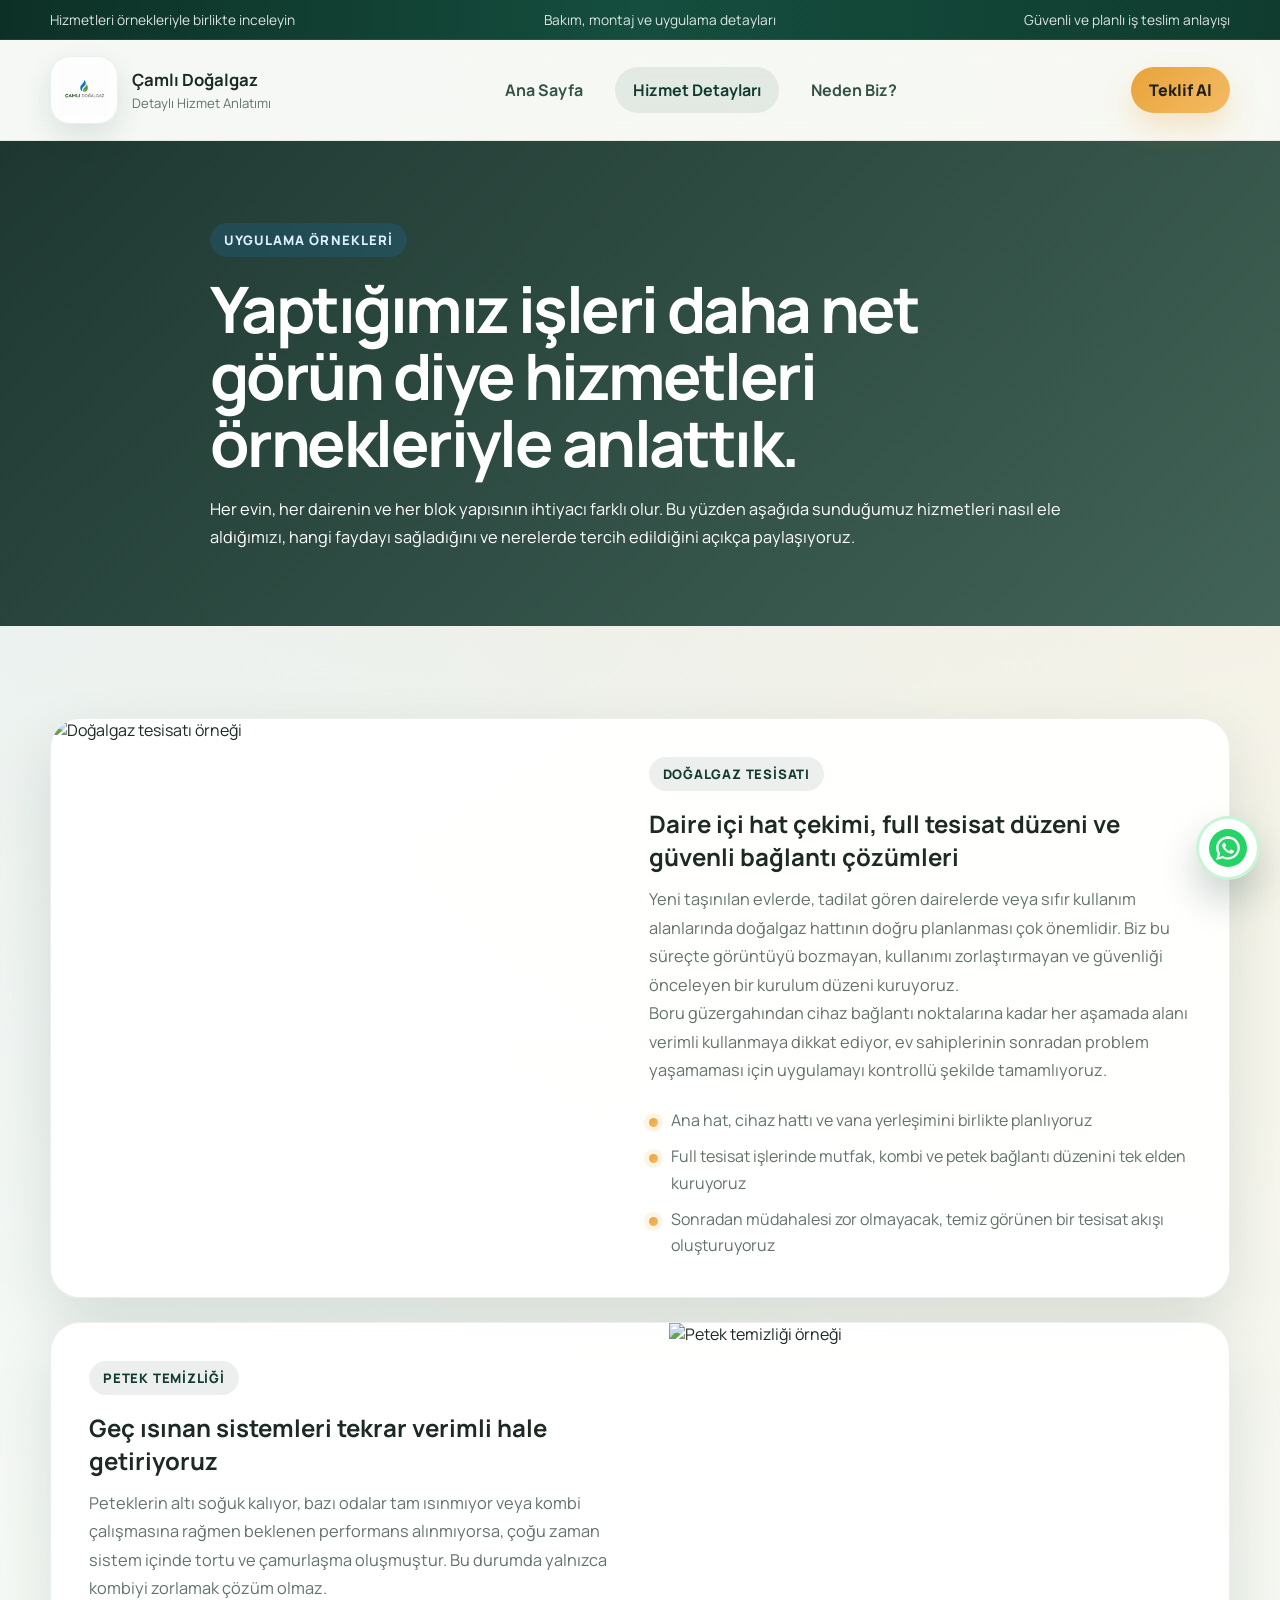
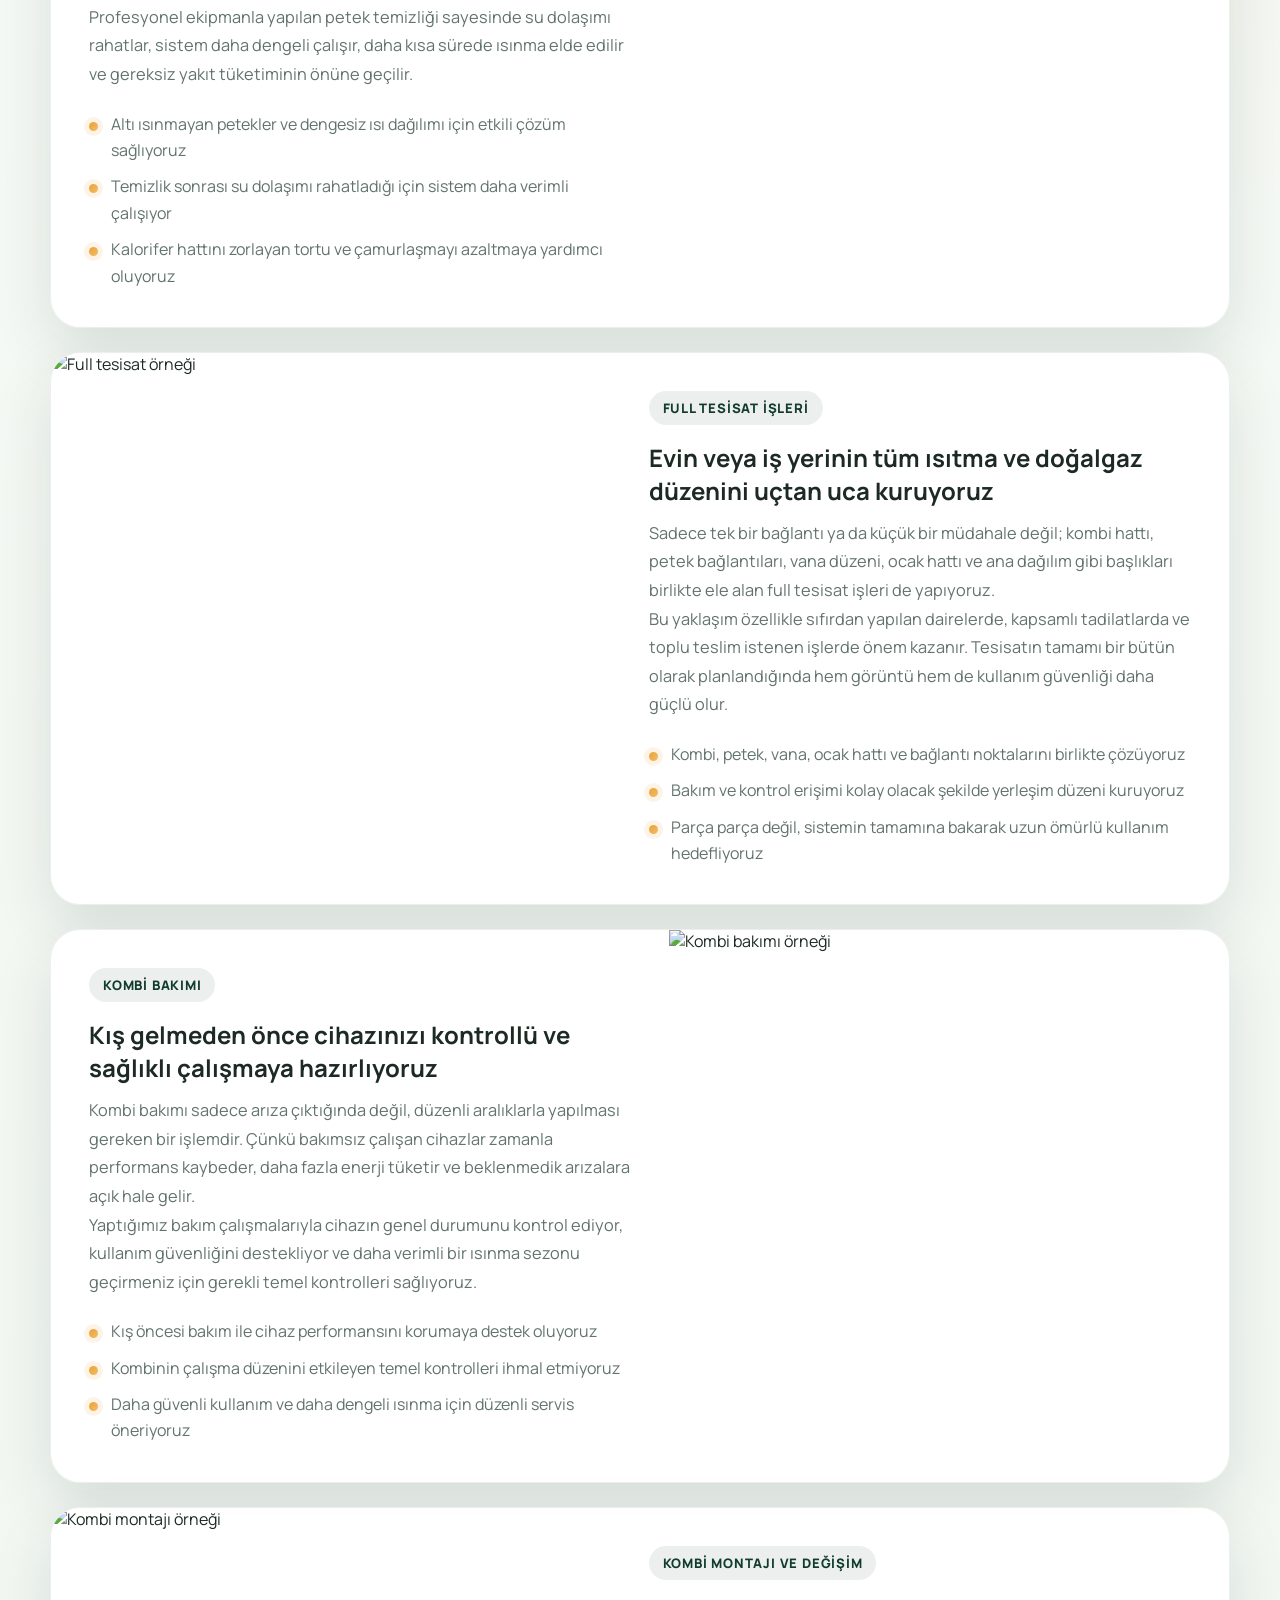
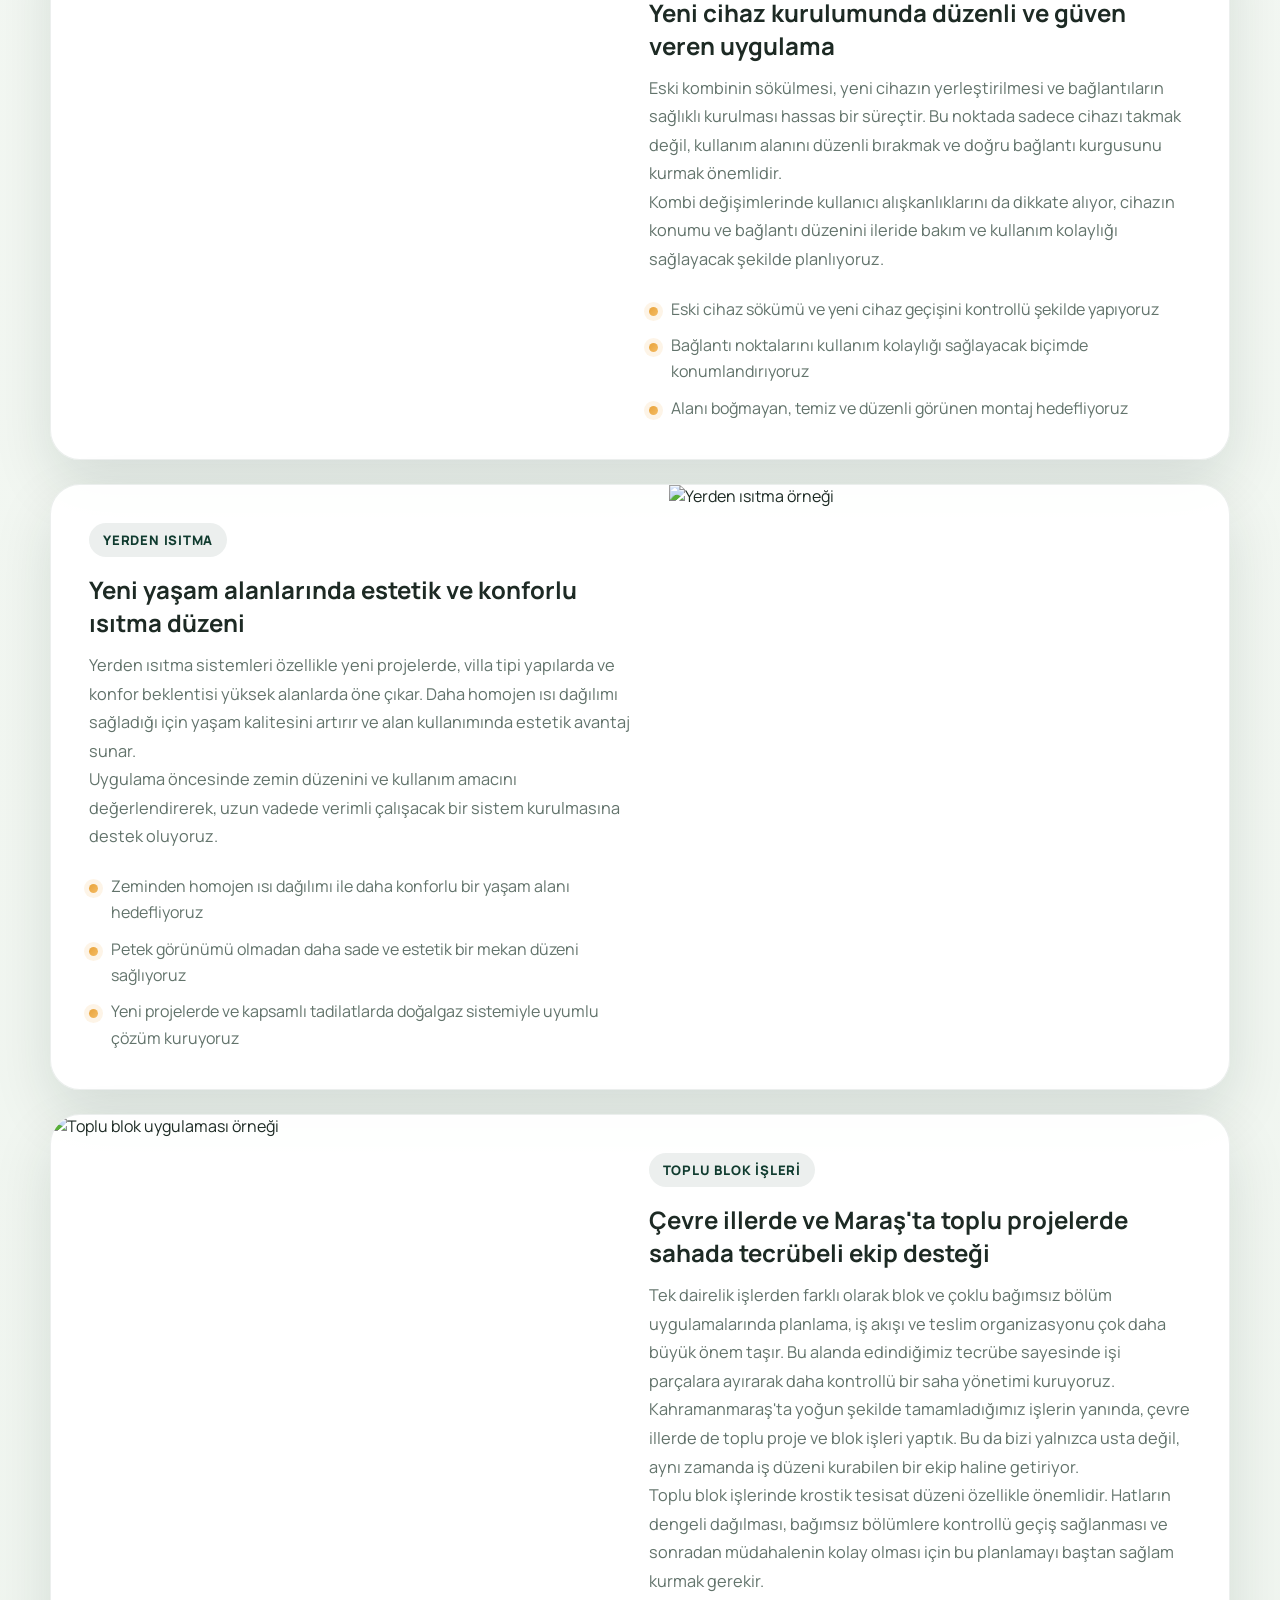
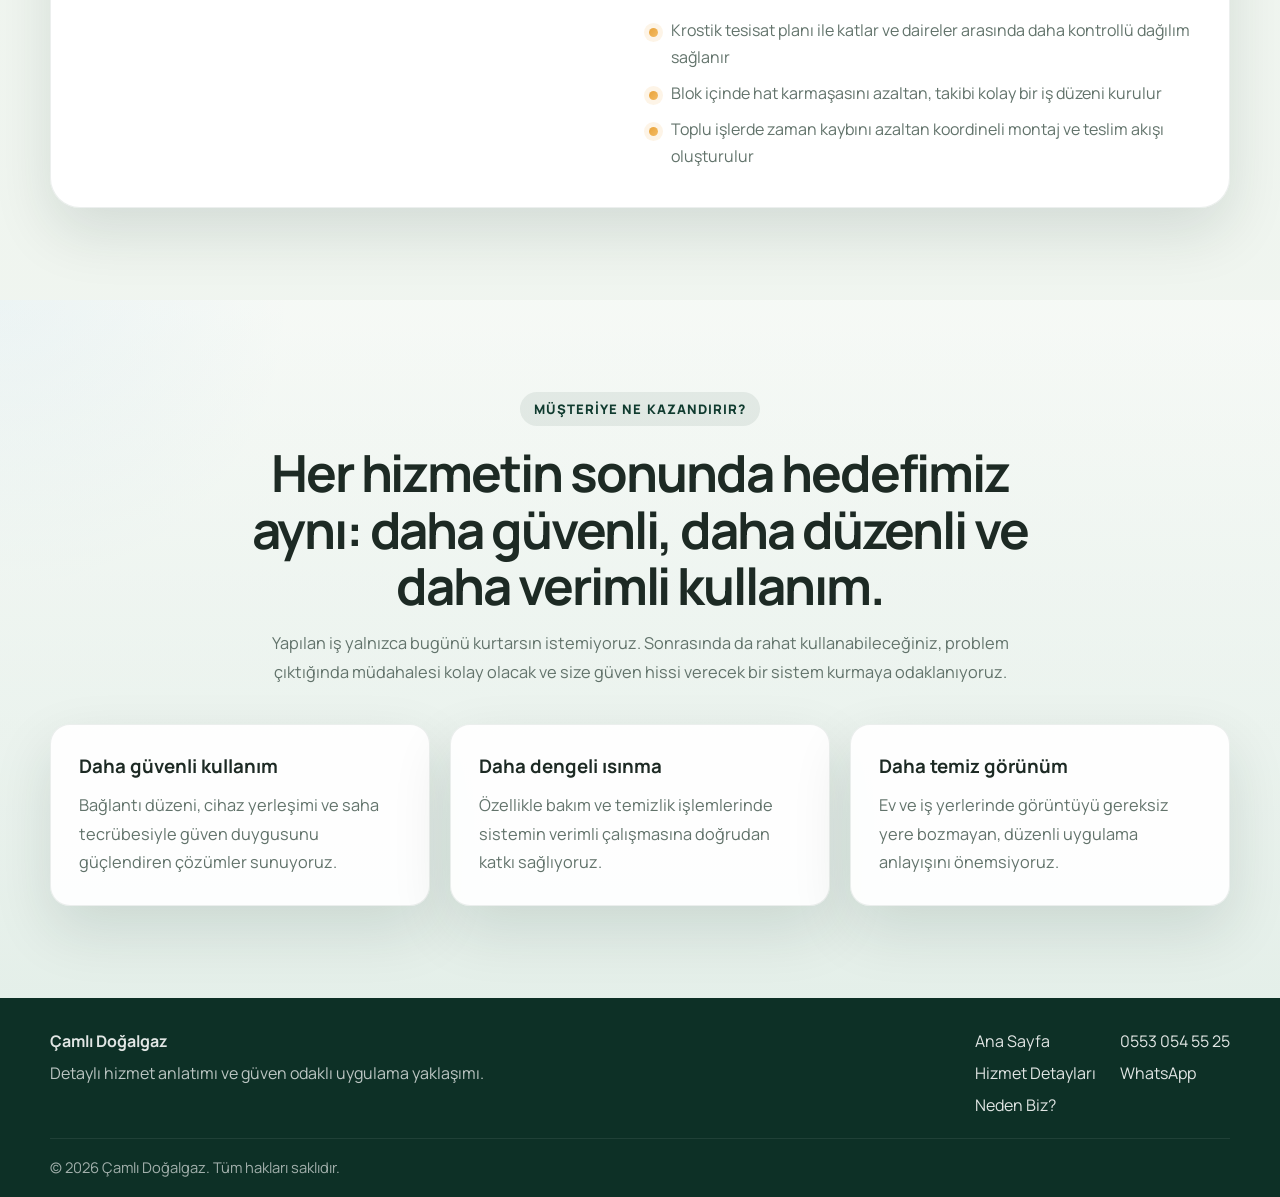
==== hizmet-detaylari.html @ 5090db89 "Add files via upload" ====
<!DOCTYPE html>
<html lang="tr">
<head>
    <meta charset="UTF-8">
    <meta name="viewport" content="width=device-width, initial-scale=1.0">
    <title>Hizmet Detayları | Çamlı Doğalgaz</title>
    <meta name="description" content="Çamlı Doğalgaz hizmet detayları: doğalgaz tesisatı, kombi bakımı, petek temizliği, yerden ısıtma, kombi montajı ve toplu blok uygulamaları.">
    <meta name="theme-color" content="#103b2f">
    <link rel="icon" type="image/png" href="logo.png">
    <link rel="preconnect" href="https://fonts.googleapis.com">
    <link rel="preconnect" href="https://fonts.gstatic.com" crossorigin>
    <link href="https://fonts.googleapis.com/css2?family=Manrope:wght@400;500;600;700;800&display=swap" rel="stylesheet">
    <link rel="stylesheet" href="style.css">
</head>
<body>
    <div class="site-shell">
        <header class="topbar">
            <div class="container topbar-inner">
                <p>Hizmetleri örnekleriyle birlikte inceleyin</p>
                <p>Bakım, montaj ve uygulama detayları</p>
                <p>Güvenli ve planlı iş teslim anlayışı</p>
            </div>
        </header>

        <nav class="site-nav">
            <div class="container nav-inner">
                <a class="brand" href="index.html" aria-label="Çamlı Doğalgaz Ana Sayfa">
                    <span class="brand-mark">
                        <img src="logo.png" alt="Çamlı Doğalgaz logosu">
                    </span>
                    <span class="brand-text">
                        <strong>Çamlı Doğalgaz</strong>
                        <small>Detaylı Hizmet Anlatımı</small>
                    </span>
                </a>

                <button class="nav-toggle" type="button" aria-label="Menüyü aç" aria-expanded="false" data-nav-toggle>
                    <span></span>
                    <span></span>
                    <span></span>
                </button>

                <div class="nav-links" data-nav-menu>
                    <a href="index.html">Ana Sayfa</a>
                    <a class="active" href="hizmet-detaylari.html">Hizmet Detayları</a>
                    <a href="neden-biz.html">Neden Biz?</a>
                </div>

                <a class="nav-cta" href="tel:05530545525">Teklif Al</a>
            </div>
        </nav>

        <main>
            <section class="page-hero page-hero-services">
                <div class="container page-hero-inner">
                    <span class="eyebrow">Uygulama Örnekleri</span>
                    <h1>Yaptığımız işleri daha net görün diye hizmetleri örnekleriyle anlattık.</h1>
                    <p>
                        Her evin, her dairenin ve her blok yapısının ihtiyacı farklı olur. Bu yüzden aşağıda sunduğumuz hizmetleri
                        nasıl ele aldığımızı, hangi faydayı sağladığını ve nerelerde tercih edildiğini açıkça paylaşıyoruz.
                    </p>
                </div>
            </section>

            <section class="section">
                <div class="container detail-stack">
                    <article class="detail-card">
                        <div class="detail-image">
                            <img src="https://images.pexels.com/photos/6419128/pexels-photo-6419128.jpeg?auto=compress&cs=tinysrgb&w=1200" alt="Doğalgaz tesisatı örneği">
                        </div>
                        <div class="detail-copy">
                            <span class="detail-tag">Doğalgaz Tesisatı</span>
                            <h2>Daire içi hat çekimi, full tesisat düzeni ve güvenli bağlantı çözümleri</h2>
                            <p>
                                Yeni taşınılan evlerde, tadilat gören dairelerde veya sıfır kullanım alanlarında doğalgaz hattının doğru planlanması çok önemlidir.
                                Biz bu süreçte görüntüyü bozmayan, kullanımı zorlaştırmayan ve güvenliği önceleyen bir kurulum düzeni kuruyoruz.
                            </p>
                            <p>
                                Boru güzergahından cihaz bağlantı noktalarına kadar her aşamada alanı verimli kullanmaya dikkat ediyor,
                                ev sahiplerinin sonradan problem yaşamaması için uygulamayı kontrollü şekilde tamamlıyoruz.
                            </p>
                            <ul class="detail-features">
                                <li>Ana hat, cihaz hattı ve vana yerleşimini birlikte planlıyoruz</li>
                                <li>Full tesisat işlerinde mutfak, kombi ve petek bağlantı düzenini tek elden kuruyoruz</li>
                                <li>Sonradan müdahalesi zor olmayacak, temiz görünen bir tesisat akışı oluşturuyoruz</li>
                            </ul>
                        </div>
                    </article>

                    <article class="detail-card reverse">
                        <div class="detail-image">
                            <img src="https://images.pexels.com/photos/29226620/pexels-photo-29226620.jpeg?auto=compress&cs=tinysrgb&w=1200" alt="Petek temizliği örneği">
                        </div>
                        <div class="detail-copy">
                            <span class="detail-tag">Petek Temizliği</span>
                            <h2>Geç ısınan sistemleri tekrar verimli hale getiriyoruz</h2>
                            <p>
                                Peteklerin altı soğuk kalıyor, bazı odalar tam ısınmıyor veya kombi çalışmasına rağmen beklenen performans alınmıyorsa,
                                çoğu zaman sistem içinde tortu ve çamurlaşma oluşmuştur. Bu durumda yalnızca kombiyi zorlamak çözüm olmaz.
                            </p>
                            <p>
                                Profesyonel ekipmanla yapılan petek temizliği sayesinde su dolaşımı rahatlar, sistem daha dengeli çalışır,
                                daha kısa sürede ısınma elde edilir ve gereksiz yakıt tüketiminin önüne geçilir.
                            </p>
                            <ul class="detail-features">
                                <li>Altı ısınmayan petekler ve dengesiz ısı dağılımı için etkili çözüm sağlıyoruz</li>
                                <li>Temizlik sonrası su dolaşımı rahatladığı için sistem daha verimli çalışıyor</li>
                                <li>Kalorifer hattını zorlayan tortu ve çamurlaşmayı azaltmaya yardımcı oluyoruz</li>
                            </ul>
                        </div>
                    </article>

                    <article class="detail-card">
                        <div class="detail-image">
                            <img src="https://images.pexels.com/photos/34938441/pexels-photo-34938441.jpeg?auto=compress&cs=tinysrgb&w=1200" alt="Full tesisat örneği">
                        </div>
                        <div class="detail-copy">
                            <span class="detail-tag">Full Tesisat İşleri</span>
                            <h2>Evin veya iş yerinin tüm ısıtma ve doğalgaz düzenini uçtan uca kuruyoruz</h2>
                            <p>
                                Sadece tek bir bağlantı ya da küçük bir müdahale değil; kombi hattı, petek bağlantıları, vana düzeni,
                                ocak hattı ve ana dağılım gibi başlıkları birlikte ele alan full tesisat işleri de yapıyoruz.
                            </p>
                            <p>
                                Bu yaklaşım özellikle sıfırdan yapılan dairelerde, kapsamlı tadilatlarda ve toplu teslim istenen işlerde önem kazanır.
                                Tesisatın tamamı bir bütün olarak planlandığında hem görüntü hem de kullanım güvenliği daha güçlü olur.
                            </p>
                            <ul class="detail-features">
                                <li>Kombi, petek, vana, ocak hattı ve bağlantı noktalarını birlikte çözüyoruz</li>
                                <li>Bakım ve kontrol erişimi kolay olacak şekilde yerleşim düzeni kuruyoruz</li>
                                <li>Parça parça değil, sistemin tamamına bakarak uzun ömürlü kullanım hedefliyoruz</li>
                            </ul>
                        </div>
                    </article>

                    <article class="detail-card reverse">
                        <div class="detail-image">
                            <img src="https://images.pexels.com/photos/7859953/pexels-photo-7859953.jpeg?auto=compress&cs=tinysrgb&w=1200" alt="Kombi bakımı örneği">
                        </div>
                        <div class="detail-copy">
                            <span class="detail-tag">Kombi Bakımı</span>
                            <h2>Kış gelmeden önce cihazınızı kontrollü ve sağlıklı çalışmaya hazırlıyoruz</h2>
                            <p>
                                Kombi bakımı sadece arıza çıktığında değil, düzenli aralıklarla yapılması gereken bir işlemdir.
                                Çünkü bakımsız çalışan cihazlar zamanla performans kaybeder, daha fazla enerji tüketir ve beklenmedik arızalara açık hale gelir.
                            </p>
                            <p>
                                Yaptığımız bakım çalışmalarıyla cihazın genel durumunu kontrol ediyor, kullanım güvenliğini destekliyor ve
                                daha verimli bir ısınma sezonu geçirmeniz için gerekli temel kontrolleri sağlıyoruz.
                            </p>
                            <ul class="detail-features">
                                <li>Kış öncesi bakım ile cihaz performansını korumaya destek oluyoruz</li>
                                <li>Kombinin çalışma düzenini etkileyen temel kontrolleri ihmal etmiyoruz</li>
                                <li>Daha güvenli kullanım ve daha dengeli ısınma için düzenli servis öneriyoruz</li>
                            </ul>
                        </div>
                    </article>

                    <article class="detail-card">
                        <div class="detail-image">
                            <img src="https://images.pexels.com/photos/34938439/pexels-photo-34938439.jpeg?auto=compress&cs=tinysrgb&w=1200" alt="Kombi montajı örneği">
                        </div>
                        <div class="detail-copy">
                            <span class="detail-tag">Kombi Montajı ve Değişim</span>
                            <h2>Yeni cihaz kurulumunda düzenli ve güven veren uygulama</h2>
                            <p>
                                Eski kombinin sökülmesi, yeni cihazın yerleştirilmesi ve bağlantıların sağlıklı kurulması hassas bir süreçtir.
                                Bu noktada sadece cihazı takmak değil, kullanım alanını düzenli bırakmak ve doğru bağlantı kurgusunu kurmak önemlidir.
                            </p>
                            <p>
                                Kombi değişimlerinde kullanıcı alışkanlıklarını da dikkate alıyor, cihazın konumu ve bağlantı düzenini
                                ileride bakım ve kullanım kolaylığı sağlayacak şekilde planlıyoruz.
                            </p>
                            <ul class="detail-features">
                                <li>Eski cihaz sökümü ve yeni cihaz geçişini kontrollü şekilde yapıyoruz</li>
                                <li>Bağlantı noktalarını kullanım kolaylığı sağlayacak biçimde konumlandırıyoruz</li>
                                <li>Alanı boğmayan, temiz ve düzenli görünen montaj hedefliyoruz</li>
                            </ul>
                        </div>
                    </article>

                    <article class="detail-card reverse">
                        <div class="detail-image">
                            <img src="https://cdn.pixabay.com/photo/2018/11/14/07/23/underfloor-heating-3814621_1280.jpg" alt="Yerden ısıtma örneği">
                        </div>
                        <div class="detail-copy">
                            <span class="detail-tag">Yerden Isıtma</span>
                            <h2>Yeni yaşam alanlarında estetik ve konforlu ısıtma düzeni</h2>
                            <p>
                                Yerden ısıtma sistemleri özellikle yeni projelerde, villa tipi yapılarda ve konfor beklentisi yüksek alanlarda öne çıkar.
                                Daha homojen ısı dağılımı sağladığı için yaşam kalitesini artırır ve alan kullanımında estetik avantaj sunar.
                            </p>
                            <p>
                                Uygulama öncesinde zemin düzenini ve kullanım amacını değerlendirerek, uzun vadede verimli çalışacak bir sistem kurulmasına destek oluyoruz.
                            </p>
                            <ul class="detail-features">
                                <li>Zeminden homojen ısı dağılımı ile daha konforlu bir yaşam alanı hedefliyoruz</li>
                                <li>Petek görünümü olmadan daha sade ve estetik bir mekan düzeni sağlıyoruz</li>
                                <li>Yeni projelerde ve kapsamlı tadilatlarda doğalgaz sistemiyle uyumlu çözüm kuruyoruz</li>
                            </ul>
                        </div>
                    </article>

                    <article class="detail-card">
                        <div class="detail-image">
                            <img src="https://images.pexels.com/photos/16832204/pexels-photo-16832204.jpeg?auto=compress&cs=tinysrgb&w=1200" alt="Toplu blok uygulaması örneği">
                        </div>
                        <div class="detail-copy">
                            <span class="detail-tag">Toplu Blok İşleri</span>
                            <h2>Çevre illerde ve Maraş'ta toplu projelerde sahada tecrübeli ekip desteği</h2>
                            <p>
                                Tek dairelik işlerden farklı olarak blok ve çoklu bağımsız bölüm uygulamalarında planlama,
                                iş akışı ve teslim organizasyonu çok daha büyük önem taşır. Bu alanda edindiğimiz tecrübe sayesinde
                                işi parçalara ayırarak daha kontrollü bir saha yönetimi kuruyoruz.
                            </p>
                            <p>
                                Kahramanmaraş'ta yoğun şekilde tamamladığımız işlerin yanında, çevre illerde de toplu proje ve blok işleri yaptık.
                                Bu da bizi yalnızca usta değil, aynı zamanda iş düzeni kurabilen bir ekip haline getiriyor.
                            </p>
                            <p>
                                Toplu blok işlerinde krostik tesisat düzeni özellikle önemlidir. Hatların dengeli dağılması,
                                bağımsız bölümlere kontrollü geçiş sağlanması ve sonradan müdahalenin kolay olması için bu planlamayı baştan sağlam kurmak gerekir.
                            </p>
                            <ul class="detail-features">
                                <li>Krostik tesisat planı ile katlar ve daireler arasında daha kontrollü dağılım sağlanır</li>
                                <li>Blok içinde hat karmaşasını azaltan, takibi kolay bir iş düzeni kurulur</li>
                                <li>Toplu işlerde zaman kaybını azaltan koordineli montaj ve teslim akışı oluşturulur</li>
                            </ul>
                        </div>
                    </article>
                </div>
            </section>

            <section class="section section-soft">
                <div class="container">
                    <div class="section-heading">
                        <span class="eyebrow">Müşteriye Ne Kazandırır?</span>
                        <h2>Her hizmetin sonunda hedefimiz aynı: daha güvenli, daha düzenli ve daha verimli kullanım.</h2>
                        <p>
                            Yapılan iş yalnızca bugünü kurtarsın istemiyoruz. Sonrasında da rahat kullanabileceğiniz,
                            problem çıktığında müdahalesi kolay olacak ve size güven hissi verecek bir sistem kurmaya odaklanıyoruz.
                        </p>
                    </div>

                    <div class="benefit-grid">
                        <article class="benefit-card">
                            <h3>Daha güvenli kullanım</h3>
                            <p>Bağlantı düzeni, cihaz yerleşimi ve saha tecrübesiyle güven duygusunu güçlendiren çözümler sunuyoruz.</p>
                        </article>
                        <article class="benefit-card">
                            <h3>Daha dengeli ısınma</h3>
                            <p>Özellikle bakım ve temizlik işlemlerinde sistemin verimli çalışmasına doğrudan katkı sağlıyoruz.</p>
                        </article>
                        <article class="benefit-card">
                            <h3>Daha temiz görünüm</h3>
                            <p>Ev ve iş yerlerinde görüntüyü gereksiz yere bozmayan, düzenli uygulama anlayışını önemsiyoruz.</p>
                        </article>
                    </div>
                </div>
            </section>
        </main>

        <footer class="site-footer">
            <div class="container footer-inner">
                <div>
                    <strong>Çamlı Doğalgaz</strong>
                    <p>Detaylı hizmet anlatımı ve güven odaklı uygulama yaklaşımı.</p>
                </div>
                <div class="footer-links">
                    <a href="index.html">Ana Sayfa</a>
                    <a href="hizmet-detaylari.html">Hizmet Detayları</a>
                    <a href="neden-biz.html">Neden Biz?</a>
                </div>
                <div class="footer-contact">
                    <a href="tel:05530545525">0553 054 55 25</a>
                    <a href="https://wa.me/905530545525">WhatsApp</a>
                </div>
            </div>
            <p class="footer-note">© <span data-year></span> Çamlı Doğalgaz. Tüm hakları saklıdır.</p>
        </footer>

        <a class="floating-whatsapp" href="https://wa.me/905530545525" aria-label="WhatsApp ile iletişime geç">
            <img src="whatsapp-icon.svg" alt="WhatsApp">
        </a>
    </div>

    <script src="script.js"></script>
</body>
</html>
---- style.css ----
:root {
    --bg: #f5f8f4;
    --surface: rgba(255, 255, 255, 0.88);
    --surface-strong: #ffffff;
    --text: #1d2a24;
    --muted: #62736b;
    --line: rgba(16, 59, 47, 0.12);
    --green: #103b2f;
    --green-soft: #1a5f4b;
    --accent: #e8a33b;
    --blue: #1780cc;
    --shadow: 0 24px 60px rgba(12, 43, 34, 0.12);
    --radius-lg: 28px;
    --radius-md: 20px;
    --radius-sm: 14px;
    --container: 1180px;
}

* {
    box-sizing: border-box;
}

html {
    scroll-behavior: smooth;
}

body {
    margin: 0;
    font-family: "Manrope", sans-serif;
    background:
        radial-gradient(circle at top left, rgba(23, 128, 204, 0.08), transparent 26%),
        radial-gradient(circle at top right, rgba(232, 163, 59, 0.12), transparent 30%),
        linear-gradient(180deg, #f8fbf7 0%, #eef4ee 100%);
    color: var(--text);
}

img {
    max-width: 100%;
    display: block;
}

a {
    color: inherit;
    text-decoration: none;
}

.container {
    width: min(var(--container), calc(100% - 32px));
    margin: 0 auto;
}

.topbar {
    border-bottom: 1px solid rgba(255, 255, 255, 0.08);
    background: linear-gradient(90deg, #0d3026 0%, #154e3e 50%, #0f3c2f 100%);
    color: rgba(255, 255, 255, 0.86);
}

.topbar-inner {
    display: flex;
    align-items: center;
    justify-content: space-between;
    gap: 18px;
    padding: 10px 0;
    font-size: 0.86rem;
}

.topbar-inner p {
    margin: 0;
}

.site-nav {
    position: sticky;
    top: 0;
    z-index: 20;
    backdrop-filter: blur(14px);
    background: rgba(248, 251, 247, 0.82);
    border-bottom: 1px solid rgba(16, 59, 47, 0.08);
}

.nav-inner {
    display: grid;
    grid-template-columns: auto 1fr auto;
    align-items: center;
    gap: 20px;
    padding: 16px 0;
}

.brand {
    display: inline-flex;
    align-items: center;
    gap: 14px;
    min-width: 0;
}

.brand-mark {
    width: 68px;
    height: 68px;
    padding: 8px;
    background: rgba(255, 255, 255, 0.92);
    border: 1px solid rgba(16, 59, 47, 0.08);
    border-radius: 20px;
    box-shadow: 0 12px 30px rgba(16, 59, 47, 0.12);
}

.brand-mark img {
    width: 100%;
    height: 100%;
    object-fit: contain;
}

.brand-text {
    display: flex;
    flex-direction: column;
    gap: 3px;
}

.brand-text strong {
    font-size: 1.05rem;
}

.brand-text small {
    color: var(--muted);
    font-size: 0.82rem;
}

.nav-links {
    display: flex;
    align-items: center;
    justify-content: center;
    gap: 14px;
}

.nav-links a {
    position: relative;
    padding: 12px 18px;
    border-radius: 999px;
    font-weight: 700;
    color: #345248;
    transition: 0.25s ease;
}

.nav-links a:hover,
.nav-links a.active {
    color: var(--green);
    background: rgba(16, 59, 47, 0.08);
}

.nav-cta {
    display: inline-flex;
    align-items: center;
    justify-content: center;
    padding: 12px 18px;
    border-radius: 999px;
    background: linear-gradient(135deg, var(--accent), #f4bb63);
    color: #1f2019;
    font-weight: 800;
    box-shadow: 0 14px 28px rgba(232, 163, 59, 0.25);
}

.nav-toggle {
    display: none;
    border: 0;
    background: transparent;
    padding: 0;
    margin-left: auto;
}

.nav-toggle span {
    display: block;
    width: 28px;
    height: 3px;
    border-radius: 999px;
    background: var(--green);
    margin: 5px 0;
}

.hero,
.page-hero {
    position: relative;
    overflow: hidden;
}

.hero {
    padding: 88px 0 72px;
    background:
        linear-gradient(135deg, rgba(7, 32, 25, 0.88), rgba(16, 59, 47, 0.8)),
        url("https://images.unsplash.com/photo-1600607687939-ce8a6c25118c?auto=format&fit=crop&w=1600&q=80") center/cover;
    color: #ffffff;
}

.hero-overlay {
    position: absolute;
    inset: 0;
    background:
        radial-gradient(circle at 15% 20%, rgba(23, 128, 204, 0.18), transparent 22%),
        radial-gradient(circle at 85% 18%, rgba(232, 163, 59, 0.22), transparent 22%);
    pointer-events: none;
}

.hero-grid {
    position: relative;
    z-index: 1;
    display: grid;
    grid-template-columns: minmax(0, 1.2fr) minmax(320px, 0.8fr);
    gap: 42px;
    align-items: center;
}

.eyebrow {
    display: inline-flex;
    align-items: center;
    gap: 10px;
    padding: 8px 14px;
    margin-bottom: 18px;
    border-radius: 999px;
    background: rgba(255, 255, 255, 0.1);
    color: rgba(255, 255, 255, 0.92);
    font-size: 0.82rem;
    font-weight: 800;
    text-transform: uppercase;
    letter-spacing: 0.08em;
}

.section .eyebrow,
.page-hero .eyebrow,
.cta-panel .eyebrow,
.why-panel .eyebrow {
    background: rgba(16, 59, 47, 0.08);
    color: var(--green);
}

.hero h1,
.page-hero h1 {
    margin: 0 0 18px;
    font-size: clamp(2.5rem, 5vw, 4.9rem);
    line-height: 1.05;
    letter-spacing: -0.04em;
}

.hero-text,
.page-hero p,
.section-heading p,
.showcase-copy > p,
.detail-copy p,
.cta-panel p,
.why-panel p,
.region-card p,
.reason-card p,
.process-card p,
.stat-card p,
.service-card p,
.benefit-card p {
    color: inherit;
    font-size: 1.02rem;
    line-height: 1.75;
}

.hero-text {
    max-width: 720px;
    color: rgba(255, 255, 255, 0.86);
}

.hero-actions,
.cta-actions {
    display: flex;
    flex-wrap: wrap;
    gap: 14px;
    margin: 28px 0;
}

.btn {
    display: inline-flex;
    align-items: center;
    justify-content: center;
    min-height: 54px;
    padding: 0 24px;
    border-radius: 999px;
    font-weight: 800;
    transition: transform 0.25s ease, box-shadow 0.25s ease, background 0.25s ease;
}

.btn:hover {
    transform: translateY(-2px);
}

.btn-primary {
    background: linear-gradient(135deg, var(--accent), #f4bb63);
    color: #1f2019;
    box-shadow: 0 20px 34px rgba(232, 163, 59, 0.26);
}

.btn-secondary {
    background: rgba(255, 255, 255, 0.12);
    color: #ffffff;
    border: 1px solid rgba(255, 255, 255, 0.18);
}

.cta-panel .btn-secondary,
.page-hero .btn-secondary,
.section .btn-secondary {
    background: rgba(16, 59, 47, 0.08);
    color: var(--green);
    border: 1px solid rgba(16, 59, 47, 0.12);
}

.page-hero-services .eyebrow {
    background: rgba(23, 128, 204, 0.18);
    color: #dff1ff;
}

.page-hero-trust .eyebrow {
    background: rgba(243, 179, 77, 0.2);
    color: #fff2d6;
}

.hero-points {
    display: grid;
    gap: 12px;
    padding: 0;
    margin: 28px 0 0;
    list-style: none;
}

.hero-points li {
    display: flex;
    align-items: center;
    gap: 12px;
    color: rgba(255, 255, 255, 0.9);
    font-weight: 600;
}

.hero-points li::before {
    content: "";
    width: 10px;
    height: 10px;
    border-radius: 50%;
    background: linear-gradient(135deg, var(--accent), #f4bb63);
    box-shadow: 0 0 0 6px rgba(232, 163, 59, 0.12);
}

.hero-card {
    display: grid;
    gap: 18px;
}

.hero-logo-card,
.trust-card,
.stat-card,
.service-card,
.visual-card,
.region-card,
.detail-card,
.benefit-card,
.reason-card,
.process-card,
.why-panel,
.cta-panel,
.emphasis-panel {
    border: 1px solid rgba(255, 255, 255, 0.12);
    box-shadow: var(--shadow);
}

.hero-logo-card {
    padding: 24px;
    border-radius: 32px;
    background: rgba(255, 255, 255, 0.92);
}

.hero-logo-card img {
    width: min(100%, 420px);
    margin: 0 auto;
}

.trust-card {
    display: grid;
    gap: 14px;
    padding: 24px;
    border-radius: 28px;
    background: rgba(255, 255, 255, 0.12);
    backdrop-filter: blur(8px);
}

.trust-card div {
    display: grid;
    gap: 5px;
}

.trust-card strong {
    font-size: 1.08rem;
}

.trust-card span {
    color: rgba(255, 255, 255, 0.82);
}

.stats-section {
    margin-top: -34px;
    position: relative;
    z-index: 2;
}

.stats-grid,
.service-grid,
.region-grid,
.benefit-grid,
.reasons-grid,
.process-grid,
.reviews-grid {
    display: grid;
    gap: 20px;
}

.stats-grid {
    grid-template-columns: repeat(3, minmax(0, 1fr));
}

.stat-card {
    padding: 28px;
    border-radius: var(--radius-lg);
    background: rgba(255, 255, 255, 0.94);
    border: 1px solid rgba(16, 59, 47, 0.08);
}

.stat-card strong,
.service-card h3,
.region-card h3,
.benefit-card h3,
.reason-card h3,
.process-card h3,
.visual-copy h3,
.detail-copy h2,
.why-panel h2 {
    margin: 0 0 12px;
}

.section {
    padding: 92px 0;
}

.section-soft {
    background:
        linear-gradient(180deg, rgba(255, 255, 255, 0.42), rgba(226, 238, 232, 0.82)),
        radial-gradient(circle at 0% 0%, rgba(23, 128, 204, 0.08), transparent 20%);
}

.section-heading {
    max-width: 780px;
    margin: 0 auto 38px;
    text-align: center;
}

.section-heading.align-left {
    margin-left: 0;
    text-align: left;
}

.section-heading h2,
.showcase-copy h2,
.cta-panel h2 {
    margin: 0 0 16px;
    font-size: clamp(2rem, 4vw, 3.25rem);
    line-height: 1.1;
    letter-spacing: -0.04em;
}

.section-heading p,
.showcase-copy > p,
.cta-panel p,
.why-panel p,
.region-card p,
.reason-card p,
.process-card p,
.stat-card p,
.service-card p,
.benefit-card p,
.detail-copy p {
    color: var(--muted);
    margin: 0;
}

.service-grid {
    grid-template-columns: repeat(3, minmax(0, 1fr));
}

.service-card {
    padding: 28px;
    background: rgba(255, 255, 255, 0.92);
    border-radius: var(--radius-md);
    border: 1px solid rgba(16, 59, 47, 0.08);
    transition: transform 0.25s ease, box-shadow 0.25s ease;
}

.service-card:hover,
.visual-card:hover,
.region-card:hover,
.benefit-card:hover,
.reason-card:hover,
.process-card:hover {
    transform: translateY(-6px);
}

.service-icon {
    display: inline-flex;
    align-items: center;
    justify-content: center;
    width: 56px;
    height: 56px;
    margin-bottom: 18px;
    border-radius: 18px;
    background: linear-gradient(135deg, rgba(23, 128, 204, 0.12), rgba(16, 59, 47, 0.1));
    color: var(--green);
    font-weight: 800;
}

.showcase-grid,
.why-grid {
    display: grid;
    grid-template-columns: minmax(0, 0.95fr) minmax(0, 1.05fr);
    gap: 28px;
    align-items: center;
}

.trust-list {
    display: grid;
    gap: 16px;
    margin-top: 28px;
}

.trust-item {
    padding: 22px;
    border-radius: var(--radius-md);
    background: rgba(255, 255, 255, 0.7);
    border: 1px solid rgba(16, 59, 47, 0.08);
}

.trust-item strong {
    display: block;
    margin-bottom: 8px;
    font-size: 1.08rem;
}

.trust-item p {
    margin: 0;
    color: var(--muted);
}

.showcase-panel {
    display: grid;
    gap: 18px;
}

.visual-stack {
    display: grid;
    grid-template-columns: repeat(2, minmax(0, 1fr));
    gap: 18px;
}

.visual-card {
    overflow: hidden;
    border-radius: var(--radius-lg);
    background: #ffffff;
    border: 1px solid rgba(16, 59, 47, 0.08);
}

.visual-card img,
.detail-image img,
.image-panel img {
    width: 100%;
    height: 100%;
    object-fit: cover;
}

.visual-large {
    min-height: 420px;
}

.visual-large img {
    min-height: 420px;
}

.visual-card:not(.visual-large) img {
    height: 240px;
}

.visual-copy {
    padding: 22px;
}

.region-grid,
.benefit-grid,
.reasons-grid,
.reviews-grid {
    grid-template-columns: repeat(3, minmax(0, 1fr));
}

.region-card,
.benefit-card,
.reason-card,
.review-card {
    padding: 28px;
    border-radius: var(--radius-md);
    background: rgba(255, 255, 255, 0.92);
    border: 1px solid rgba(16, 59, 47, 0.08);
}

.review-card {
    position: relative;
}

.review-card::before {
    content: "5.0";
    display: inline-flex;
    align-items: center;
    justify-content: center;
    min-width: 58px;
    height: 34px;
    margin-bottom: 18px;
    padding: 0 12px;
    border-radius: 999px;
    background: rgba(232, 163, 59, 0.18);
    color: #7a4a00;
    font-weight: 800;
}

.review-head {
    display: flex;
    flex-direction: column;
    gap: 4px;
    margin-bottom: 14px;
}

.review-head strong {
    font-size: 1.08rem;
}

.review-head span {
    color: var(--muted);
    font-size: 0.92rem;
    font-weight: 700;
}

.review-card p {
    margin: 0;
    color: var(--muted);
    line-height: 1.75;
}

.cta-section {
    padding-top: 0;
}

.cta-panel {
    display: flex;
    align-items: center;
    justify-content: space-between;
    gap: 30px;
    padding: 36px;
    border-radius: 32px;
    background:
        linear-gradient(135deg, rgba(16, 59, 47, 0.95), rgba(21, 88, 70, 0.92)),
        radial-gradient(circle at right top, rgba(232, 163, 59, 0.22), transparent 25%);
    color: #ffffff;
}

.cta-panel .eyebrow {
    background: rgba(243, 179, 77, 0.18);
    color: #ffe3b2;
}

.cta-panel .btn-secondary {
    background: rgba(255, 255, 255, 0.14);
    color: #ffffff;
    border: 1px solid rgba(255, 255, 255, 0.42);
    box-shadow: 0 16px 28px rgba(6, 22, 17, 0.18);
}

.cta-panel .btn-secondary:hover {
    background: rgba(255, 255, 255, 0.22);
}

.site-footer {
    padding: 32px 0 20px;
    background: #0d3026;
    color: rgba(255, 255, 255, 0.88);
}

.footer-inner {
    display: grid;
    grid-template-columns: minmax(0, 1.2fr) auto auto;
    gap: 24px;
    align-items: start;
}

.footer-inner p {
    margin: 10px 0 0;
    color: rgba(255, 255, 255, 0.72);
}

.footer-links,
.footer-contact {
    display: grid;
    gap: 10px;
}

.footer-note {
    margin: 22px auto 0;
    width: min(var(--container), calc(100% - 32px));
    padding-top: 18px;
    border-top: 1px solid rgba(255, 255, 255, 0.08);
    color: rgba(255, 255, 255, 0.62);
    font-size: 0.92rem;
}

.floating-whatsapp {
    position: fixed;
    right: 20px;
    bottom: 20px;
    z-index: 30;
    display: inline-flex;
    align-items: center;
    justify-content: center;
    width: 64px;
    height: 64px;
    border-radius: 50%;
    background: #ffffff;
    border: 3px solid rgba(37, 211, 102, 0.25);
    box-shadow: 0 20px 38px rgba(13, 48, 38, 0.22);
}

.floating-whatsapp img {
    width: 38px;
    height: 38px;
}

.page-hero {
    padding: 82px 0 58px;
}

.page-hero-services {
    background:
        linear-gradient(135deg, rgba(8, 36, 28, 0.9), rgba(16, 59, 47, 0.78)),
        url("https://images.unsplash.com/photo-1517048676732-d65bc937f952?auto=format&fit=crop&w=1600&q=80") center/cover;
    color: #ffffff;
}

.page-hero-trust {
    background:
        linear-gradient(135deg, rgba(8, 36, 28, 0.88), rgba(23, 128, 204, 0.45)),
        url("https://images.unsplash.com/photo-1450101499163-c8848c66ca85?auto=format&fit=crop&w=1600&q=80") center/cover;
    color: #ffffff;
}

.page-hero-inner {
    max-width: 860px;
}

.detail-stack {
    display: grid;
    gap: 24px;
}

.detail-card {
    display: grid;
    grid-template-columns: minmax(320px, 0.95fr) minmax(0, 1.05fr);
    gap: 0;
    overflow: hidden;
    border-radius: 30px;
    background: rgba(255, 255, 255, 0.95);
    border: 1px solid rgba(16, 59, 47, 0.08);
}

.detail-card.reverse {
    grid-template-columns: minmax(0, 1.05fr) minmax(320px, 0.95fr);
}

.detail-card.reverse .detail-image {
    order: 2;
}

.detail-copy {
    padding: 38px;
}

.detail-tag {
    display: inline-flex;
    padding: 8px 14px;
    margin-bottom: 16px;
    border-radius: 999px;
    background: rgba(16, 59, 47, 0.08);
    color: var(--green);
    font-size: 0.82rem;
    font-weight: 800;
    letter-spacing: 0.06em;
    text-transform: uppercase;
}

.detail-features {
    display: grid;
    gap: 10px;
    padding: 0;
    margin: 22px 0 0;
    list-style: none;
}

.detail-features li {
    position: relative;
    padding-left: 22px;
    color: var(--muted);
    line-height: 1.65;
}

.detail-features li::before {
    content: "";
    position: absolute;
    left: 0;
    top: 11px;
    width: 9px;
    height: 9px;
    border-radius: 50%;
    background: linear-gradient(135deg, var(--accent), #f4bb63);
    box-shadow: 0 0 0 5px rgba(232, 163, 59, 0.12);
}

.why-grid {
    align-items: stretch;
}

.why-panel,
.emphasis-panel {
    overflow: hidden;
    border-radius: 30px;
    background: rgba(255, 255, 255, 0.94);
    border: 1px solid rgba(16, 59, 47, 0.08);
}

.emphasis-panel {
    padding: 38px;
}

.image-panel {
    min-height: 420px;
}

.process-layout {
    display: grid;
    gap: 28px;
}

.process-grid {
    grid-template-columns: repeat(4, minmax(0, 1fr));
}

.process-card {
    padding: 28px;
    border-radius: 24px;
    background: rgba(255, 255, 255, 0.94);
    border: 1px solid rgba(16, 59, 47, 0.08);
}

.process-card span {
    display: inline-flex;
    align-items: center;
    justify-content: center;
    width: 48px;
    height: 48px;
    margin-bottom: 16px;
    border-radius: 16px;
    background: rgba(23, 128, 204, 0.1);
    color: var(--blue);
    font-weight: 800;
}

@media (max-width: 1100px) {
    .nav-inner {
        grid-template-columns: auto auto;
    }

    .nav-links {
        grid-column: 1 / -1;
        order: 4;
        padding-top: 6px;
    }

    .nav-cta {
        justify-self: end;
    }

    .hero-grid,
    .showcase-grid,
    .why-grid,
    .detail-card,
    .detail-card.reverse,
    .footer-inner,
    .cta-panel {
        grid-template-columns: 1fr;
    }

    .detail-card.reverse .detail-image {
        order: 0;
    }

    .stats-grid,
    .service-grid,
    .region-grid,
    .benefit-grid,
    .reasons-grid,
    .process-grid,
    .reviews-grid {
        grid-template-columns: repeat(2, minmax(0, 1fr));
    }
}

@media (max-width: 820px) {
    .topbar-inner {
        flex-direction: column;
        align-items: flex-start;
    }

    .nav-inner {
        grid-template-columns: auto auto;
    }

    .nav-toggle {
        display: inline-block;
    }

    .nav-cta {
        display: none;
    }

    .nav-links {
        display: none;
        grid-column: 1 / -1;
        flex-direction: column;
        align-items: stretch;
        padding: 14px;
        border-radius: 24px;
        background: rgba(255, 255, 255, 0.96);
        border: 1px solid rgba(16, 59, 47, 0.08);
        box-shadow: var(--shadow);
    }

    .nav-links.is-open {
        display: flex;
    }

    .nav-links a {
        text-align: center;
    }

    .hero,
    .page-hero,
    .section {
        padding: 72px 0;
    }

    .hero h1,
    .page-hero h1 {
        font-size: clamp(2.2rem, 10vw, 3.4rem);
    }

    .visual-stack {
        grid-template-columns: 1fr;
    }
}

@media (max-width: 640px) {
    .container {
        width: min(var(--container), calc(100% - 22px));
    }

    .brand-mark {
        width: 58px;
        height: 58px;
    }

    .brand-text small {
        display: none;
    }

    .hero-logo-card {
        padding: 18px;
    }

    .stats-grid,
    .service-grid,
    .region-grid,
    .benefit-grid,
    .reasons-grid,
    .process-grid,
    .reviews-grid {
        grid-template-columns: 1fr;
    }

    .stat-card,
    .service-card,
    .region-card,
    .benefit-card,
    .reason-card,
    .process-card,
    .detail-copy,
    .emphasis-panel,
    .cta-panel {
        padding: 24px;
    }

    .detail-card,
    .visual-large {
        min-height: auto;
    }

    .visual-large img,
    .visual-card:not(.visual-large) img,
    .image-panel img {
        height: 260px;
    }

    .floating-whatsapp {
        width: 58px;
        height: 58px;
    }
}
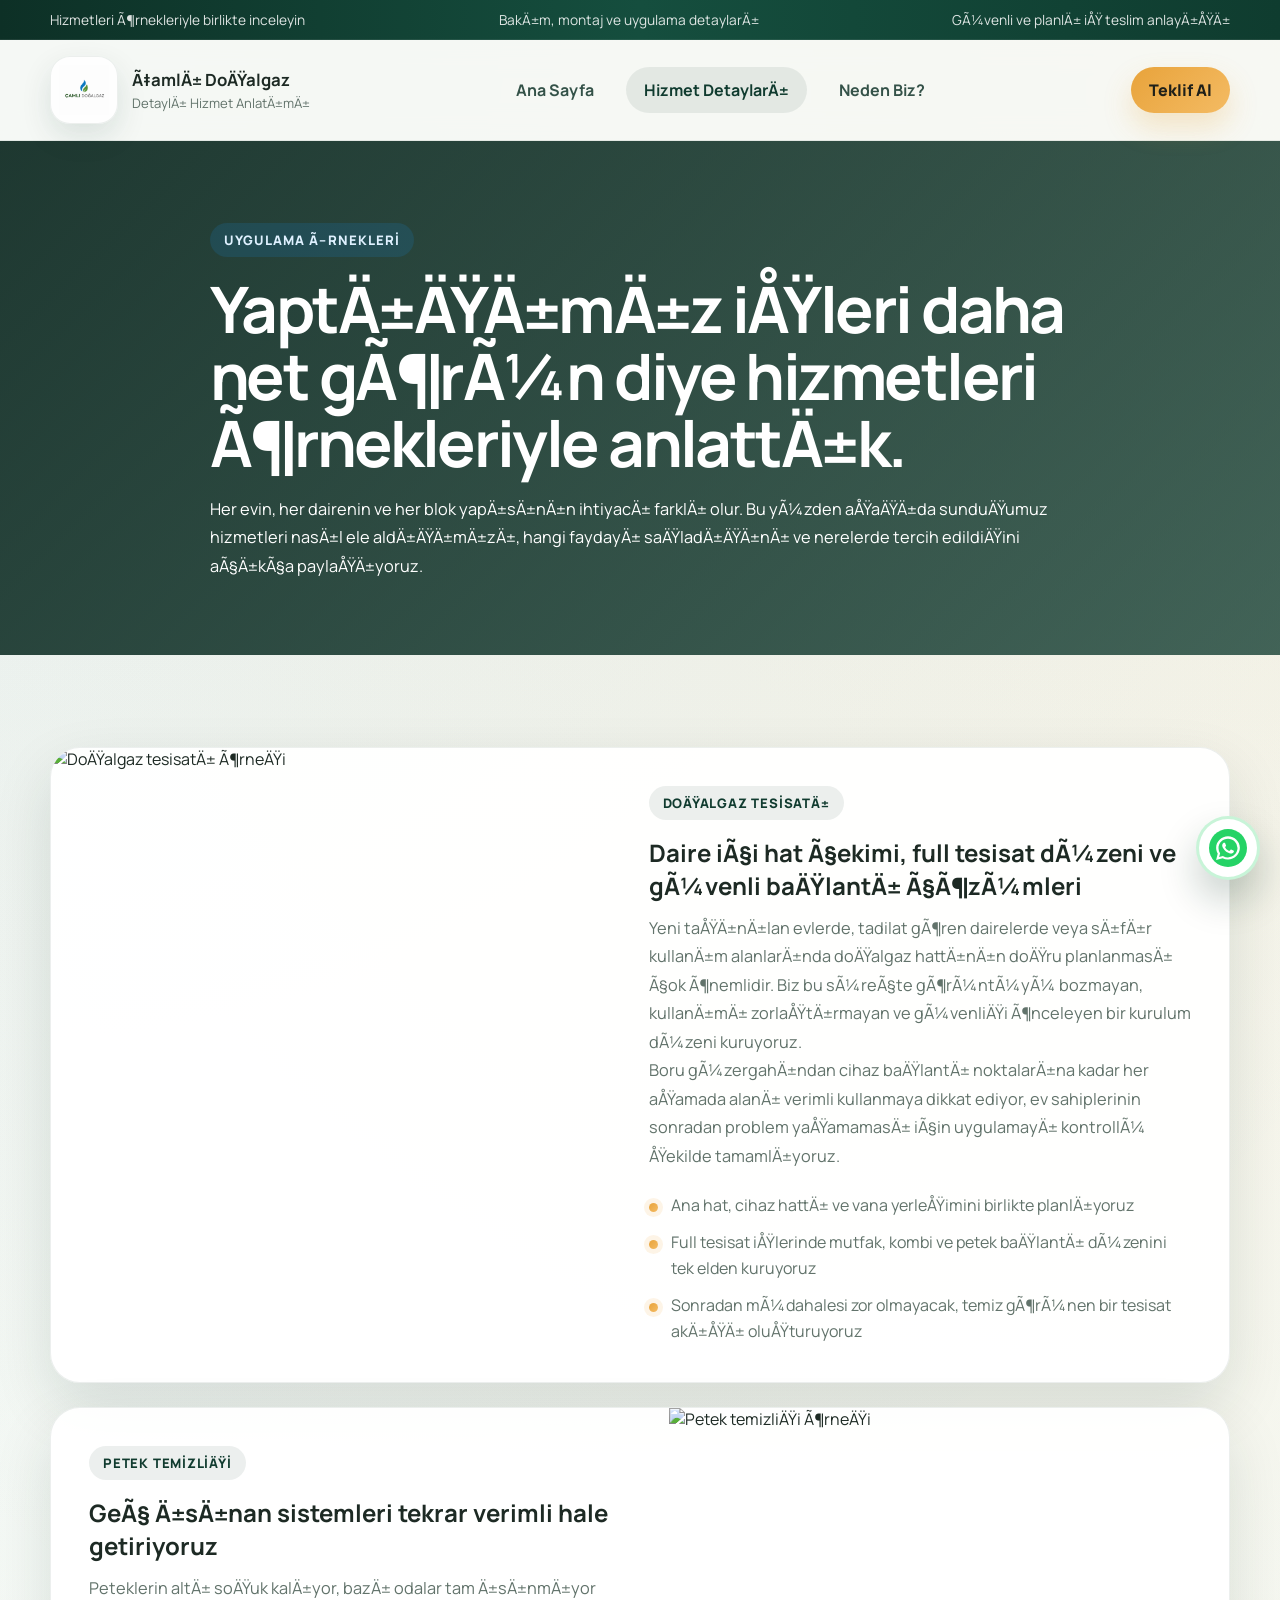
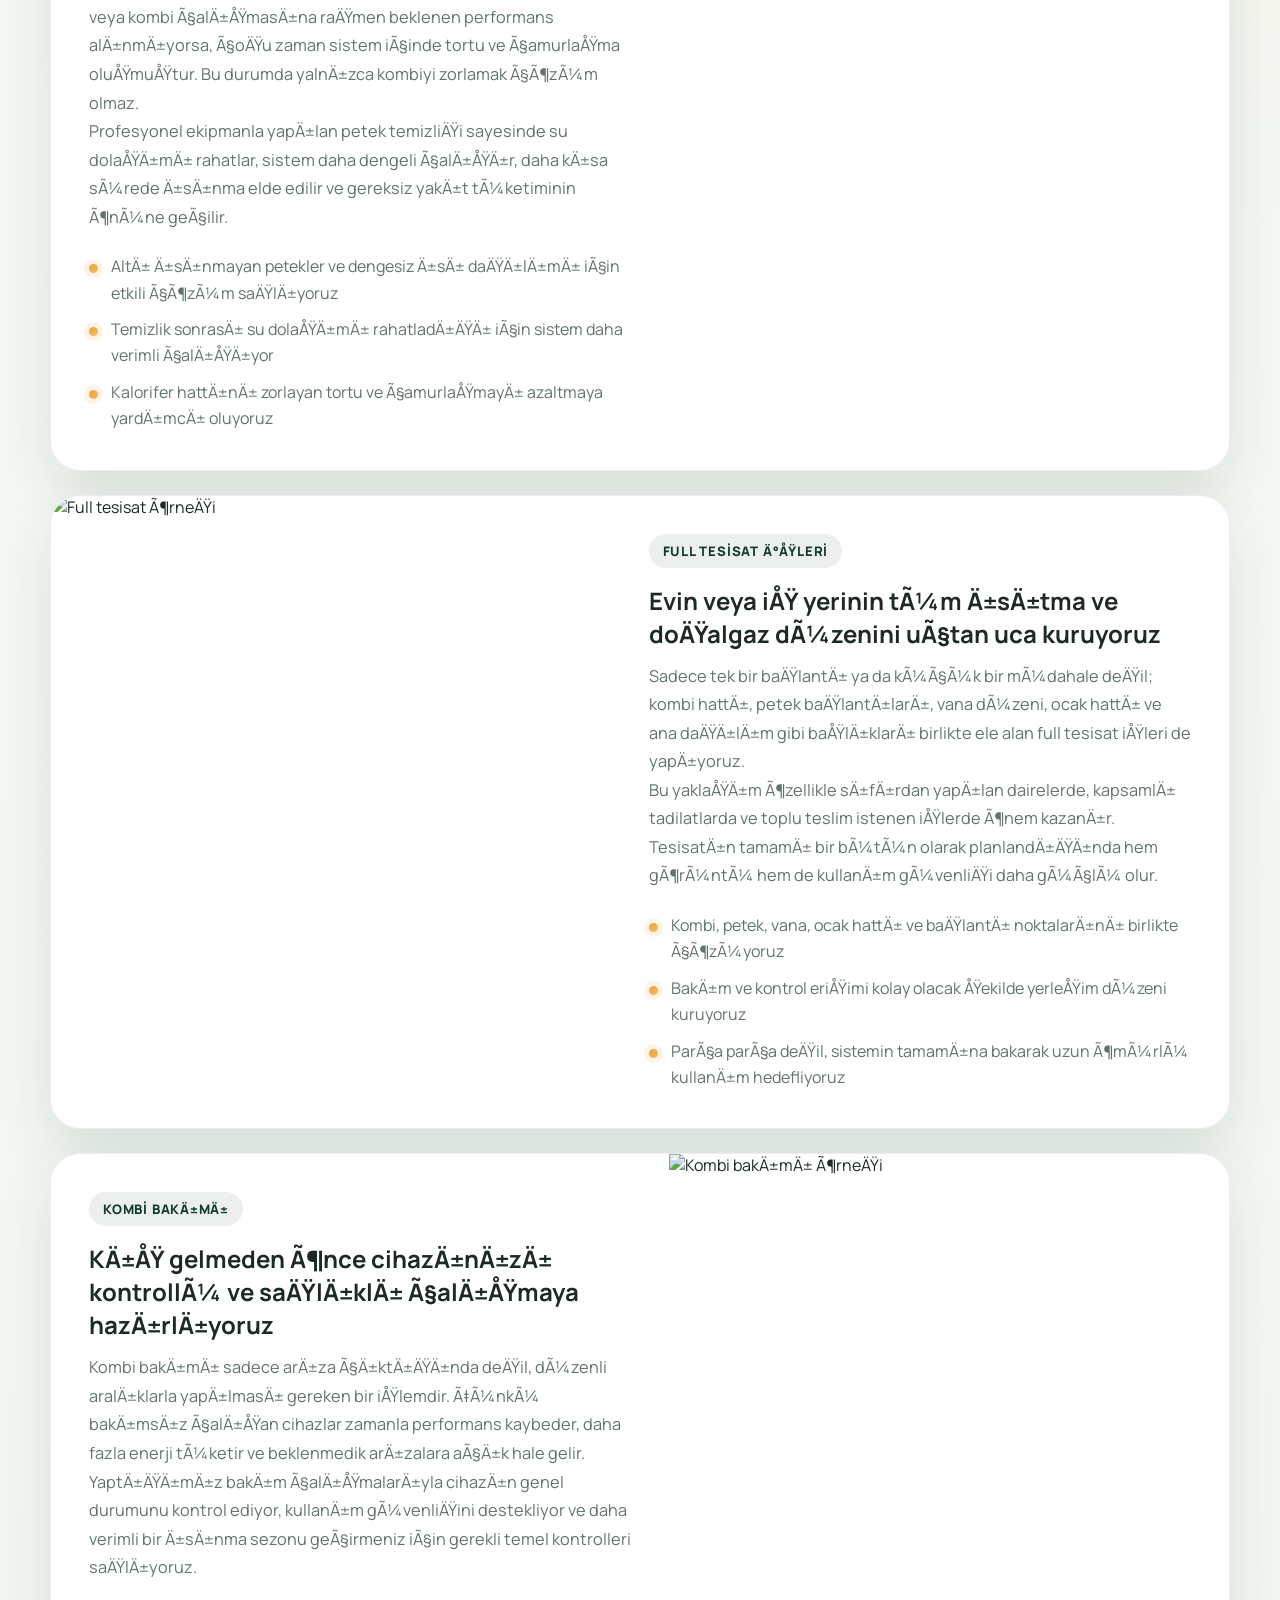
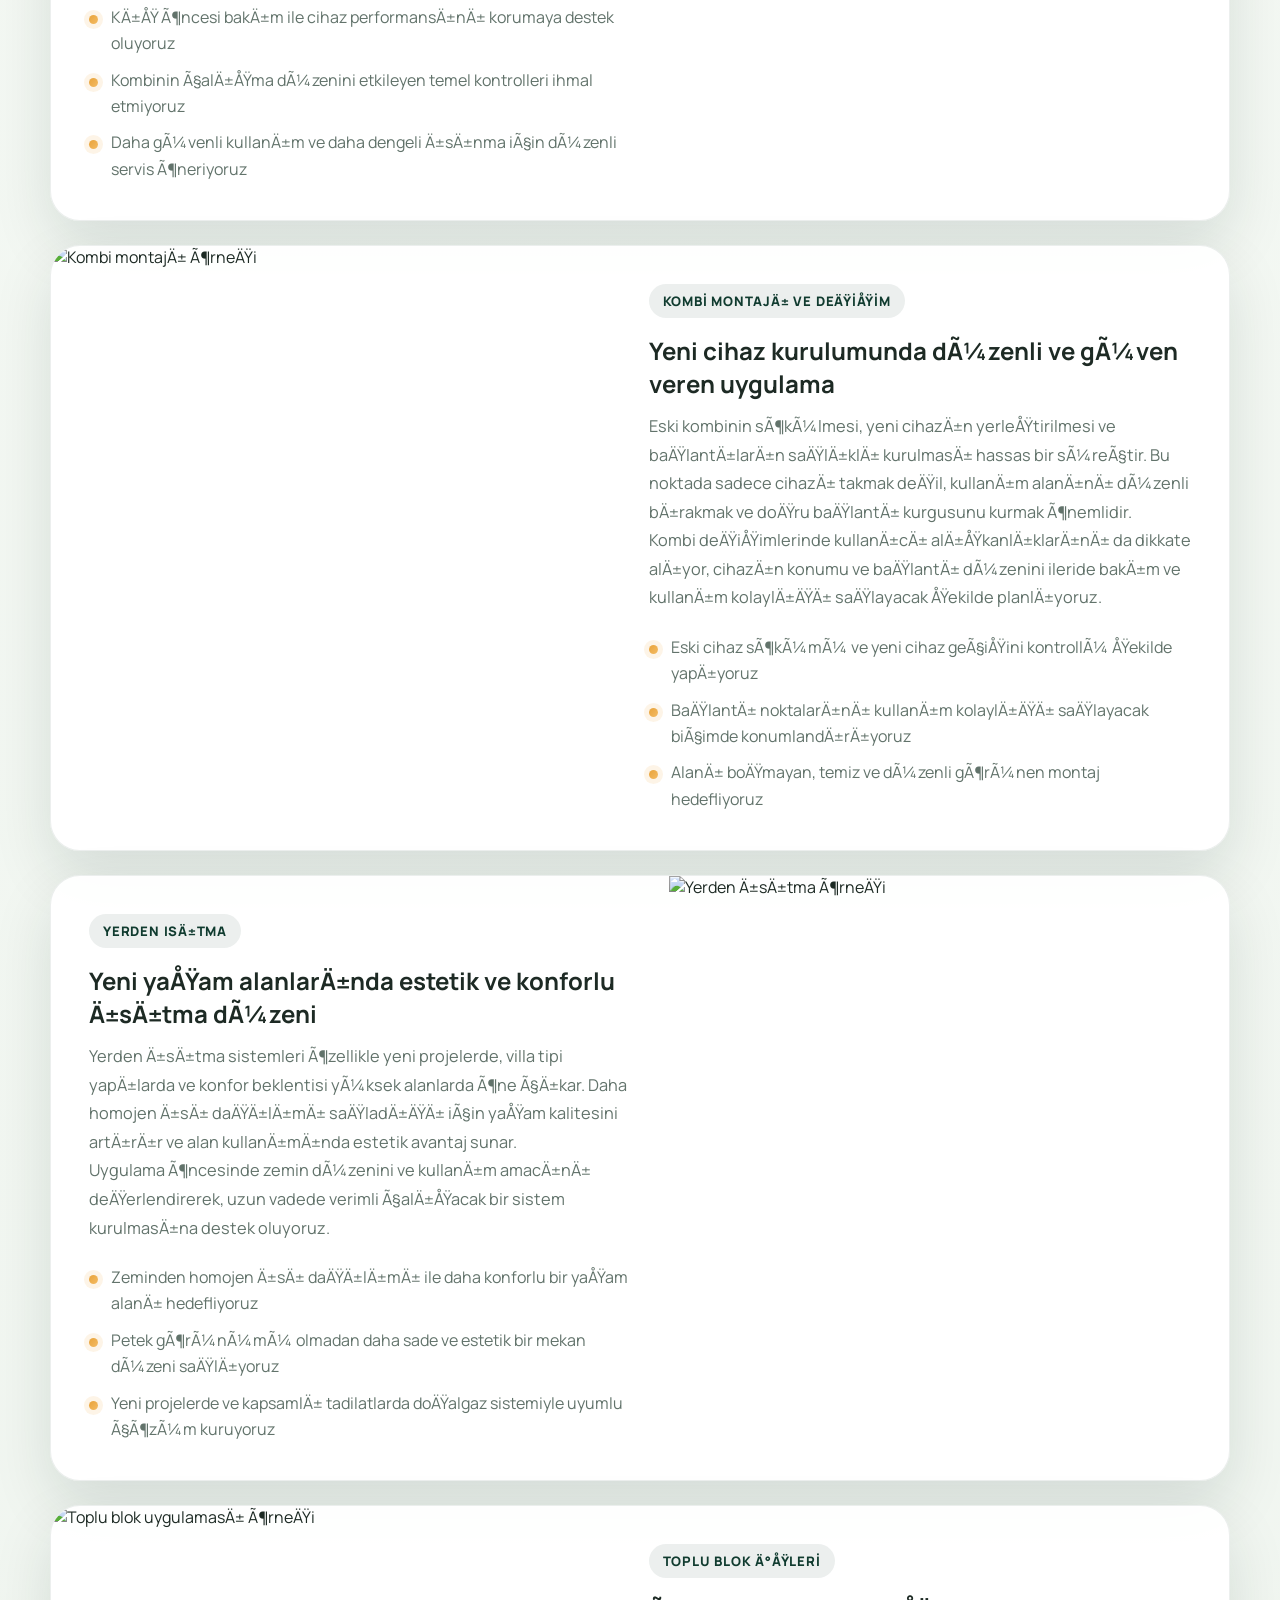
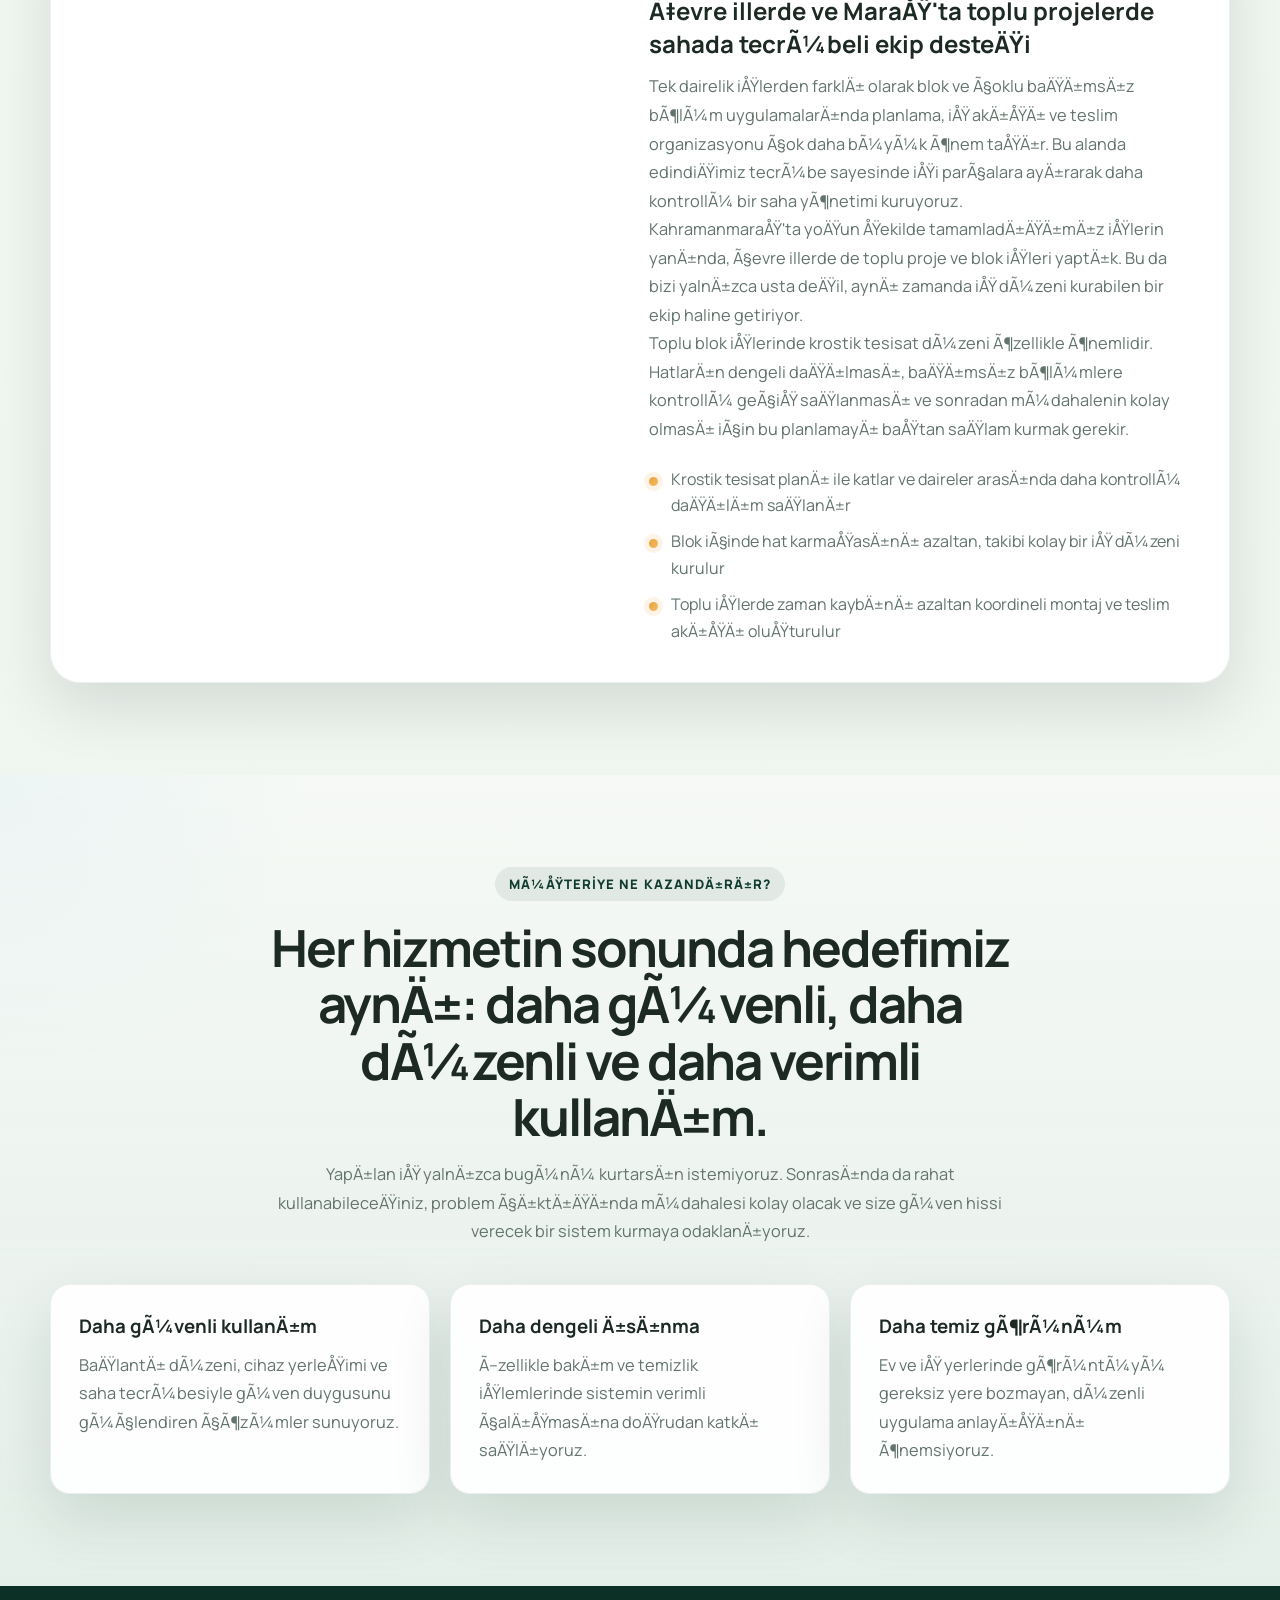
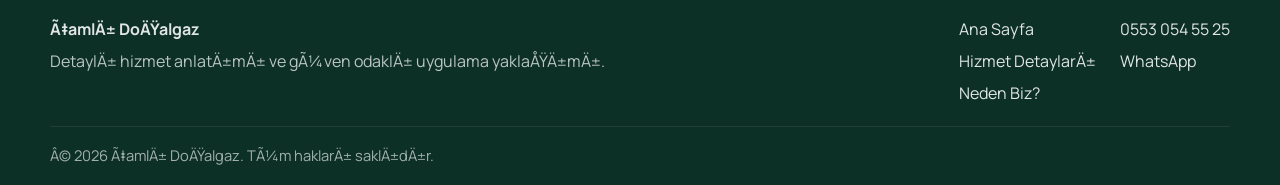
==== commit 416cb893: "SEO ve icerik guncellemeleri" ====
--- a/hizmet-detaylari.html
+++ b/hizmet-detaylari.html
@@ -1,10 +1,10 @@
-<!DOCTYPE html>
+﻿<!DOCTYPE html>
 <html lang="tr">
 <head>
     <meta charset="UTF-8">
     <meta name="viewport" content="width=device-width, initial-scale=1.0">
-    <title>Hizmet Detayları | Çamlı Doğalgaz</title>
-    <meta name="description" content="Çamlı Doğalgaz hizmet detayları: doğalgaz tesisatı, kombi bakımı, petek temizliği, yerden ısıtma, kombi montajı ve toplu blok uygulamaları.">
+    <title>Hizmet Detayları | Kahramanmaraş Doğalgaz Ustası | Çamlı Doğalgaz</title>
+    <meta name="description" content="Kahramanmaraş doğalgaz ustası olarak tesisat, kombi bakımı, petek temizliği, yerden ısıtma ve toplu blok uygulamalarında hizmet veriyoruz.">
     <meta name="theme-color" content="#103b2f">
     <link rel="icon" type="image/png" href="logo.png">
     <link rel="preconnect" href="https://fonts.googleapis.com">
@@ -16,25 +16,25 @@
     <div class="site-shell">
         <header class="topbar">
             <div class="container topbar-inner">
-                <p>Hizmetleri örnekleriyle birlikte inceleyin</p>
-                <p>Bakım, montaj ve uygulama detayları</p>
-                <p>Güvenli ve planlı iş teslim anlayışı</p>
+                <p>Hizmetleri Ã¶rnekleriyle birlikte inceleyin</p>
+                <p>BakÄ±m, montaj ve uygulama detaylarÄ±</p>
+                <p>GÃ¼venli ve planlÄ± iÅŸ teslim anlayÄ±ÅŸÄ±</p>
             </div>
         </header>
 
         <nav class="site-nav">
             <div class="container nav-inner">
-                <a class="brand" href="index.html" aria-label="Çamlı Doğalgaz Ana Sayfa">
+                <a class="brand" href="index.html" aria-label="Ã‡amlÄ± DoÄŸalgaz Ana Sayfa">
                     <span class="brand-mark">
-                        <img src="logo.png" alt="Çamlı Doğalgaz logosu">
+                        <img src="logo.png" alt="Ã‡amlÄ± DoÄŸalgaz logosu">
                     </span>
                     <span class="brand-text">
-                        <strong>Çamlı Doğalgaz</strong>
-                        <small>Detaylı Hizmet Anlatımı</small>
+                        <strong>Ã‡amlÄ± DoÄŸalgaz</strong>
+                        <small>DetaylÄ± Hizmet AnlatÄ±mÄ±</small>
                     </span>
                 </a>
 
-                <button class="nav-toggle" type="button" aria-label="Menüyü aç" aria-expanded="false" data-nav-toggle>
+                <button class="nav-toggle" type="button" aria-label="MenÃ¼yÃ¼ aÃ§" aria-expanded="false" data-nav-toggle>
                     <span></span>
                     <span></span>
                     <span></span>
@@ -42,7 +42,7 @@
 
                 <div class="nav-links" data-nav-menu>
                     <a href="index.html">Ana Sayfa</a>
-                    <a class="active" href="hizmet-detaylari.html">Hizmet Detayları</a>
+                    <a class="active" href="hizmet-detaylari.html">Hizmet DetaylarÄ±</a>
                     <a href="neden-biz.html">Neden Biz?</a>
                 </div>
 
@@ -53,11 +53,11 @@
         <main>
             <section class="page-hero page-hero-services">
                 <div class="container page-hero-inner">
-                    <span class="eyebrow">Uygulama Örnekleri</span>
-                    <h1>Yaptığımız işleri daha net görün diye hizmetleri örnekleriyle anlattık.</h1>
+                    <span class="eyebrow">Uygulama Ã–rnekleri</span>
+                    <h1>YaptÄ±ÄŸÄ±mÄ±z iÅŸleri daha net gÃ¶rÃ¼n diye hizmetleri Ã¶rnekleriyle anlattÄ±k.</h1>
                     <p>
-                        Her evin, her dairenin ve her blok yapısının ihtiyacı farklı olur. Bu yüzden aşağıda sunduğumuz hizmetleri
-                        nasıl ele aldığımızı, hangi faydayı sağladığını ve nerelerde tercih edildiğini açıkça paylaşıyoruz.
+                        Her evin, her dairenin ve her blok yapÄ±sÄ±nÄ±n ihtiyacÄ± farklÄ± olur. Bu yÃ¼zden aÅŸaÄŸÄ±da sunduÄŸumuz hizmetleri
+                        nasÄ±l ele aldÄ±ÄŸÄ±mÄ±zÄ±, hangi faydayÄ± saÄŸladÄ±ÄŸÄ±nÄ± ve nerelerde tercih edildiÄŸini aÃ§Ä±kÃ§a paylaÅŸÄ±yoruz.
                     </p>
                 </div>
             </section>
@@ -66,165 +66,165 @@
                 <div class="container detail-stack">
                     <article class="detail-card">
                         <div class="detail-image">
-                            <img src="https://images.pexels.com/photos/6419128/pexels-photo-6419128.jpeg?auto=compress&cs=tinysrgb&w=1200" alt="Doğalgaz tesisatı örneği">
-                        </div>
-                        <div class="detail-copy">
-                            <span class="detail-tag">Doğalgaz Tesisatı</span>
-                            <h2>Daire içi hat çekimi, full tesisat düzeni ve güvenli bağlantı çözümleri</h2>
-                            <p>
-                                Yeni taşınılan evlerde, tadilat gören dairelerde veya sıfır kullanım alanlarında doğalgaz hattının doğru planlanması çok önemlidir.
-                                Biz bu süreçte görüntüyü bozmayan, kullanımı zorlaştırmayan ve güvenliği önceleyen bir kurulum düzeni kuruyoruz.
-                            </p>
-                            <p>
-                                Boru güzergahından cihaz bağlantı noktalarına kadar her aşamada alanı verimli kullanmaya dikkat ediyor,
-                                ev sahiplerinin sonradan problem yaşamaması için uygulamayı kontrollü şekilde tamamlıyoruz.
-                            </p>
-                            <ul class="detail-features">
-                                <li>Ana hat, cihaz hattı ve vana yerleşimini birlikte planlıyoruz</li>
-                                <li>Full tesisat işlerinde mutfak, kombi ve petek bağlantı düzenini tek elden kuruyoruz</li>
-                                <li>Sonradan müdahalesi zor olmayacak, temiz görünen bir tesisat akışı oluşturuyoruz</li>
+                            <img src="https://images.pexels.com/photos/6419128/pexels-photo-6419128.jpeg?auto=compress&cs=tinysrgb&w=1200" alt="DoÄŸalgaz tesisatÄ± Ã¶rneÄŸi">
+                        </div>
+                        <div class="detail-copy">
+                            <span class="detail-tag">DoÄŸalgaz TesisatÄ±</span>
+                            <h2>Daire iÃ§i hat Ã§ekimi, full tesisat dÃ¼zeni ve gÃ¼venli baÄŸlantÄ± Ã§Ã¶zÃ¼mleri</h2>
+                            <p>
+                                Yeni taÅŸÄ±nÄ±lan evlerde, tadilat gÃ¶ren dairelerde veya sÄ±fÄ±r kullanÄ±m alanlarÄ±nda doÄŸalgaz hattÄ±nÄ±n doÄŸru planlanmasÄ± Ã§ok Ã¶nemlidir.
+                                Biz bu sÃ¼reÃ§te gÃ¶rÃ¼ntÃ¼yÃ¼ bozmayan, kullanÄ±mÄ± zorlaÅŸtÄ±rmayan ve gÃ¼venliÄŸi Ã¶nceleyen bir kurulum dÃ¼zeni kuruyoruz.
+                            </p>
+                            <p>
+                                Boru gÃ¼zergahÄ±ndan cihaz baÄŸlantÄ± noktalarÄ±na kadar her aÅŸamada alanÄ± verimli kullanmaya dikkat ediyor,
+                                ev sahiplerinin sonradan problem yaÅŸamamasÄ± iÃ§in uygulamayÄ± kontrollÃ¼ ÅŸekilde tamamlÄ±yoruz.
+                            </p>
+                            <ul class="detail-features">
+                                <li>Ana hat, cihaz hattÄ± ve vana yerleÅŸimini birlikte planlÄ±yoruz</li>
+                                <li>Full tesisat iÅŸlerinde mutfak, kombi ve petek baÄŸlantÄ± dÃ¼zenini tek elden kuruyoruz</li>
+                                <li>Sonradan mÃ¼dahalesi zor olmayacak, temiz gÃ¶rÃ¼nen bir tesisat akÄ±ÅŸÄ± oluÅŸturuyoruz</li>
                             </ul>
                         </div>
                     </article>
 
                     <article class="detail-card reverse">
                         <div class="detail-image">
-                            <img src="https://images.pexels.com/photos/29226620/pexels-photo-29226620.jpeg?auto=compress&cs=tinysrgb&w=1200" alt="Petek temizliği örneği">
-                        </div>
-                        <div class="detail-copy">
-                            <span class="detail-tag">Petek Temizliği</span>
-                            <h2>Geç ısınan sistemleri tekrar verimli hale getiriyoruz</h2>
-                            <p>
-                                Peteklerin altı soğuk kalıyor, bazı odalar tam ısınmıyor veya kombi çalışmasına rağmen beklenen performans alınmıyorsa,
-                                çoğu zaman sistem içinde tortu ve çamurlaşma oluşmuştur. Bu durumda yalnızca kombiyi zorlamak çözüm olmaz.
-                            </p>
-                            <p>
-                                Profesyonel ekipmanla yapılan petek temizliği sayesinde su dolaşımı rahatlar, sistem daha dengeli çalışır,
-                                daha kısa sürede ısınma elde edilir ve gereksiz yakıt tüketiminin önüne geçilir.
-                            </p>
-                            <ul class="detail-features">
-                                <li>Altı ısınmayan petekler ve dengesiz ısı dağılımı için etkili çözüm sağlıyoruz</li>
-                                <li>Temizlik sonrası su dolaşımı rahatladığı için sistem daha verimli çalışıyor</li>
-                                <li>Kalorifer hattını zorlayan tortu ve çamurlaşmayı azaltmaya yardımcı oluyoruz</li>
-                            </ul>
-                        </div>
-                    </article>
-
-                    <article class="detail-card">
-                        <div class="detail-image">
-                            <img src="https://images.pexels.com/photos/34938441/pexels-photo-34938441.jpeg?auto=compress&cs=tinysrgb&w=1200" alt="Full tesisat örneği">
-                        </div>
-                        <div class="detail-copy">
-                            <span class="detail-tag">Full Tesisat İşleri</span>
-                            <h2>Evin veya iş yerinin tüm ısıtma ve doğalgaz düzenini uçtan uca kuruyoruz</h2>
-                            <p>
-                                Sadece tek bir bağlantı ya da küçük bir müdahale değil; kombi hattı, petek bağlantıları, vana düzeni,
-                                ocak hattı ve ana dağılım gibi başlıkları birlikte ele alan full tesisat işleri de yapıyoruz.
-                            </p>
-                            <p>
-                                Bu yaklaşım özellikle sıfırdan yapılan dairelerde, kapsamlı tadilatlarda ve toplu teslim istenen işlerde önem kazanır.
-                                Tesisatın tamamı bir bütün olarak planlandığında hem görüntü hem de kullanım güvenliği daha güçlü olur.
-                            </p>
-                            <ul class="detail-features">
-                                <li>Kombi, petek, vana, ocak hattı ve bağlantı noktalarını birlikte çözüyoruz</li>
-                                <li>Bakım ve kontrol erişimi kolay olacak şekilde yerleşim düzeni kuruyoruz</li>
-                                <li>Parça parça değil, sistemin tamamına bakarak uzun ömürlü kullanım hedefliyoruz</li>
+                            <img src="https://images.pexels.com/photos/29226620/pexels-photo-29226620.jpeg?auto=compress&cs=tinysrgb&w=1200" alt="Petek temizliÄŸi Ã¶rneÄŸi">
+                        </div>
+                        <div class="detail-copy">
+                            <span class="detail-tag">Petek TemizliÄŸi</span>
+                            <h2>GeÃ§ Ä±sÄ±nan sistemleri tekrar verimli hale getiriyoruz</h2>
+                            <p>
+                                Peteklerin altÄ± soÄŸuk kalÄ±yor, bazÄ± odalar tam Ä±sÄ±nmÄ±yor veya kombi Ã§alÄ±ÅŸmasÄ±na raÄŸmen beklenen performans alÄ±nmÄ±yorsa,
+                                Ã§oÄŸu zaman sistem iÃ§inde tortu ve Ã§amurlaÅŸma oluÅŸmuÅŸtur. Bu durumda yalnÄ±zca kombiyi zorlamak Ã§Ã¶zÃ¼m olmaz.
+                            </p>
+                            <p>
+                                Profesyonel ekipmanla yapÄ±lan petek temizliÄŸi sayesinde su dolaÅŸÄ±mÄ± rahatlar, sistem daha dengeli Ã§alÄ±ÅŸÄ±r,
+                                daha kÄ±sa sÃ¼rede Ä±sÄ±nma elde edilir ve gereksiz yakÄ±t tÃ¼ketiminin Ã¶nÃ¼ne geÃ§ilir.
+                            </p>
+                            <ul class="detail-features">
+                                <li>AltÄ± Ä±sÄ±nmayan petekler ve dengesiz Ä±sÄ± daÄŸÄ±lÄ±mÄ± iÃ§in etkili Ã§Ã¶zÃ¼m saÄŸlÄ±yoruz</li>
+                                <li>Temizlik sonrasÄ± su dolaÅŸÄ±mÄ± rahatladÄ±ÄŸÄ± iÃ§in sistem daha verimli Ã§alÄ±ÅŸÄ±yor</li>
+                                <li>Kalorifer hattÄ±nÄ± zorlayan tortu ve Ã§amurlaÅŸmayÄ± azaltmaya yardÄ±mcÄ± oluyoruz</li>
+                            </ul>
+                        </div>
+                    </article>
+
+                    <article class="detail-card">
+                        <div class="detail-image">
+                            <img src="https://images.pexels.com/photos/34938441/pexels-photo-34938441.jpeg?auto=compress&cs=tinysrgb&w=1200" alt="Full tesisat Ã¶rneÄŸi">
+                        </div>
+                        <div class="detail-copy">
+                            <span class="detail-tag">Full Tesisat Ä°ÅŸleri</span>
+                            <h2>Evin veya iÅŸ yerinin tÃ¼m Ä±sÄ±tma ve doÄŸalgaz dÃ¼zenini uÃ§tan uca kuruyoruz</h2>
+                            <p>
+                                Sadece tek bir baÄŸlantÄ± ya da kÃ¼Ã§Ã¼k bir mÃ¼dahale deÄŸil; kombi hattÄ±, petek baÄŸlantÄ±larÄ±, vana dÃ¼zeni,
+                                ocak hattÄ± ve ana daÄŸÄ±lÄ±m gibi baÅŸlÄ±klarÄ± birlikte ele alan full tesisat iÅŸleri de yapÄ±yoruz.
+                            </p>
+                            <p>
+                                Bu yaklaÅŸÄ±m Ã¶zellikle sÄ±fÄ±rdan yapÄ±lan dairelerde, kapsamlÄ± tadilatlarda ve toplu teslim istenen iÅŸlerde Ã¶nem kazanÄ±r.
+                                TesisatÄ±n tamamÄ± bir bÃ¼tÃ¼n olarak planlandÄ±ÄŸÄ±nda hem gÃ¶rÃ¼ntÃ¼ hem de kullanÄ±m gÃ¼venliÄŸi daha gÃ¼Ã§lÃ¼ olur.
+                            </p>
+                            <ul class="detail-features">
+                                <li>Kombi, petek, vana, ocak hattÄ± ve baÄŸlantÄ± noktalarÄ±nÄ± birlikte Ã§Ã¶zÃ¼yoruz</li>
+                                <li>BakÄ±m ve kontrol eriÅŸimi kolay olacak ÅŸekilde yerleÅŸim dÃ¼zeni kuruyoruz</li>
+                                <li>ParÃ§a parÃ§a deÄŸil, sistemin tamamÄ±na bakarak uzun Ã¶mÃ¼rlÃ¼ kullanÄ±m hedefliyoruz</li>
                             </ul>
                         </div>
                     </article>
 
                     <article class="detail-card reverse">
                         <div class="detail-image">
-                            <img src="https://images.pexels.com/photos/7859953/pexels-photo-7859953.jpeg?auto=compress&cs=tinysrgb&w=1200" alt="Kombi bakımı örneği">
-                        </div>
-                        <div class="detail-copy">
-                            <span class="detail-tag">Kombi Bakımı</span>
-                            <h2>Kış gelmeden önce cihazınızı kontrollü ve sağlıklı çalışmaya hazırlıyoruz</h2>
-                            <p>
-                                Kombi bakımı sadece arıza çıktığında değil, düzenli aralıklarla yapılması gereken bir işlemdir.
-                                Çünkü bakımsız çalışan cihazlar zamanla performans kaybeder, daha fazla enerji tüketir ve beklenmedik arızalara açık hale gelir.
-                            </p>
-                            <p>
-                                Yaptığımız bakım çalışmalarıyla cihazın genel durumunu kontrol ediyor, kullanım güvenliğini destekliyor ve
-                                daha verimli bir ısınma sezonu geçirmeniz için gerekli temel kontrolleri sağlıyoruz.
-                            </p>
-                            <ul class="detail-features">
-                                <li>Kış öncesi bakım ile cihaz performansını korumaya destek oluyoruz</li>
-                                <li>Kombinin çalışma düzenini etkileyen temel kontrolleri ihmal etmiyoruz</li>
-                                <li>Daha güvenli kullanım ve daha dengeli ısınma için düzenli servis öneriyoruz</li>
-                            </ul>
-                        </div>
-                    </article>
-
-                    <article class="detail-card">
-                        <div class="detail-image">
-                            <img src="https://images.pexels.com/photos/34938439/pexels-photo-34938439.jpeg?auto=compress&cs=tinysrgb&w=1200" alt="Kombi montajı örneği">
-                        </div>
-                        <div class="detail-copy">
-                            <span class="detail-tag">Kombi Montajı ve Değişim</span>
-                            <h2>Yeni cihaz kurulumunda düzenli ve güven veren uygulama</h2>
-                            <p>
-                                Eski kombinin sökülmesi, yeni cihazın yerleştirilmesi ve bağlantıların sağlıklı kurulması hassas bir süreçtir.
-                                Bu noktada sadece cihazı takmak değil, kullanım alanını düzenli bırakmak ve doğru bağlantı kurgusunu kurmak önemlidir.
-                            </p>
-                            <p>
-                                Kombi değişimlerinde kullanıcı alışkanlıklarını da dikkate alıyor, cihazın konumu ve bağlantı düzenini
-                                ileride bakım ve kullanım kolaylığı sağlayacak şekilde planlıyoruz.
-                            </p>
-                            <ul class="detail-features">
-                                <li>Eski cihaz sökümü ve yeni cihaz geçişini kontrollü şekilde yapıyoruz</li>
-                                <li>Bağlantı noktalarını kullanım kolaylığı sağlayacak biçimde konumlandırıyoruz</li>
-                                <li>Alanı boğmayan, temiz ve düzenli görünen montaj hedefliyoruz</li>
+                            <img src="https://images.pexels.com/photos/7859953/pexels-photo-7859953.jpeg?auto=compress&cs=tinysrgb&w=1200" alt="Kombi bakÄ±mÄ± Ã¶rneÄŸi">
+                        </div>
+                        <div class="detail-copy">
+                            <span class="detail-tag">Kombi BakÄ±mÄ±</span>
+                            <h2>KÄ±ÅŸ gelmeden Ã¶nce cihazÄ±nÄ±zÄ± kontrollÃ¼ ve saÄŸlÄ±klÄ± Ã§alÄ±ÅŸmaya hazÄ±rlÄ±yoruz</h2>
+                            <p>
+                                Kombi bakÄ±mÄ± sadece arÄ±za Ã§Ä±ktÄ±ÄŸÄ±nda deÄŸil, dÃ¼zenli aralÄ±klarla yapÄ±lmasÄ± gereken bir iÅŸlemdir.
+                                Ã‡Ã¼nkÃ¼ bakÄ±msÄ±z Ã§alÄ±ÅŸan cihazlar zamanla performans kaybeder, daha fazla enerji tÃ¼ketir ve beklenmedik arÄ±zalara aÃ§Ä±k hale gelir.
+                            </p>
+                            <p>
+                                YaptÄ±ÄŸÄ±mÄ±z bakÄ±m Ã§alÄ±ÅŸmalarÄ±yla cihazÄ±n genel durumunu kontrol ediyor, kullanÄ±m gÃ¼venliÄŸini destekliyor ve
+                                daha verimli bir Ä±sÄ±nma sezonu geÃ§irmeniz iÃ§in gerekli temel kontrolleri saÄŸlÄ±yoruz.
+                            </p>
+                            <ul class="detail-features">
+                                <li>KÄ±ÅŸ Ã¶ncesi bakÄ±m ile cihaz performansÄ±nÄ± korumaya destek oluyoruz</li>
+                                <li>Kombinin Ã§alÄ±ÅŸma dÃ¼zenini etkileyen temel kontrolleri ihmal etmiyoruz</li>
+                                <li>Daha gÃ¼venli kullanÄ±m ve daha dengeli Ä±sÄ±nma iÃ§in dÃ¼zenli servis Ã¶neriyoruz</li>
+                            </ul>
+                        </div>
+                    </article>
+
+                    <article class="detail-card">
+                        <div class="detail-image">
+                            <img src="https://images.pexels.com/photos/34938439/pexels-photo-34938439.jpeg?auto=compress&cs=tinysrgb&w=1200" alt="Kombi montajÄ± Ã¶rneÄŸi">
+                        </div>
+                        <div class="detail-copy">
+                            <span class="detail-tag">Kombi MontajÄ± ve DeÄŸiÅŸim</span>
+                            <h2>Yeni cihaz kurulumunda dÃ¼zenli ve gÃ¼ven veren uygulama</h2>
+                            <p>
+                                Eski kombinin sÃ¶kÃ¼lmesi, yeni cihazÄ±n yerleÅŸtirilmesi ve baÄŸlantÄ±larÄ±n saÄŸlÄ±klÄ± kurulmasÄ± hassas bir sÃ¼reÃ§tir.
+                                Bu noktada sadece cihazÄ± takmak deÄŸil, kullanÄ±m alanÄ±nÄ± dÃ¼zenli bÄ±rakmak ve doÄŸru baÄŸlantÄ± kurgusunu kurmak Ã¶nemlidir.
+                            </p>
+                            <p>
+                                Kombi deÄŸiÅŸimlerinde kullanÄ±cÄ± alÄ±ÅŸkanlÄ±klarÄ±nÄ± da dikkate alÄ±yor, cihazÄ±n konumu ve baÄŸlantÄ± dÃ¼zenini
+                                ileride bakÄ±m ve kullanÄ±m kolaylÄ±ÄŸÄ± saÄŸlayacak ÅŸekilde planlÄ±yoruz.
+                            </p>
+                            <ul class="detail-features">
+                                <li>Eski cihaz sÃ¶kÃ¼mÃ¼ ve yeni cihaz geÃ§iÅŸini kontrollÃ¼ ÅŸekilde yapÄ±yoruz</li>
+                                <li>BaÄŸlantÄ± noktalarÄ±nÄ± kullanÄ±m kolaylÄ±ÄŸÄ± saÄŸlayacak biÃ§imde konumlandÄ±rÄ±yoruz</li>
+                                <li>AlanÄ± boÄŸmayan, temiz ve dÃ¼zenli gÃ¶rÃ¼nen montaj hedefliyoruz</li>
                             </ul>
                         </div>
                     </article>
 
                     <article class="detail-card reverse">
                         <div class="detail-image">
-                            <img src="https://cdn.pixabay.com/photo/2018/11/14/07/23/underfloor-heating-3814621_1280.jpg" alt="Yerden ısıtma örneği">
-                        </div>
-                        <div class="detail-copy">
-                            <span class="detail-tag">Yerden Isıtma</span>
-                            <h2>Yeni yaşam alanlarında estetik ve konforlu ısıtma düzeni</h2>
-                            <p>
-                                Yerden ısıtma sistemleri özellikle yeni projelerde, villa tipi yapılarda ve konfor beklentisi yüksek alanlarda öne çıkar.
-                                Daha homojen ısı dağılımı sağladığı için yaşam kalitesini artırır ve alan kullanımında estetik avantaj sunar.
-                            </p>
-                            <p>
-                                Uygulama öncesinde zemin düzenini ve kullanım amacını değerlendirerek, uzun vadede verimli çalışacak bir sistem kurulmasına destek oluyoruz.
-                            </p>
-                            <ul class="detail-features">
-                                <li>Zeminden homojen ısı dağılımı ile daha konforlu bir yaşam alanı hedefliyoruz</li>
-                                <li>Petek görünümü olmadan daha sade ve estetik bir mekan düzeni sağlıyoruz</li>
-                                <li>Yeni projelerde ve kapsamlı tadilatlarda doğalgaz sistemiyle uyumlu çözüm kuruyoruz</li>
-                            </ul>
-                        </div>
-                    </article>
-
-                    <article class="detail-card">
-                        <div class="detail-image">
-                            <img src="https://images.pexels.com/photos/16832204/pexels-photo-16832204.jpeg?auto=compress&cs=tinysrgb&w=1200" alt="Toplu blok uygulaması örneği">
-                        </div>
-                        <div class="detail-copy">
-                            <span class="detail-tag">Toplu Blok İşleri</span>
-                            <h2>Çevre illerde ve Maraş'ta toplu projelerde sahada tecrübeli ekip desteği</h2>
-                            <p>
-                                Tek dairelik işlerden farklı olarak blok ve çoklu bağımsız bölüm uygulamalarında planlama,
-                                iş akışı ve teslim organizasyonu çok daha büyük önem taşır. Bu alanda edindiğimiz tecrübe sayesinde
-                                işi parçalara ayırarak daha kontrollü bir saha yönetimi kuruyoruz.
-                            </p>
-                            <p>
-                                Kahramanmaraş'ta yoğun şekilde tamamladığımız işlerin yanında, çevre illerde de toplu proje ve blok işleri yaptık.
-                                Bu da bizi yalnızca usta değil, aynı zamanda iş düzeni kurabilen bir ekip haline getiriyor.
-                            </p>
-                            <p>
-                                Toplu blok işlerinde krostik tesisat düzeni özellikle önemlidir. Hatların dengeli dağılması,
-                                bağımsız bölümlere kontrollü geçiş sağlanması ve sonradan müdahalenin kolay olması için bu planlamayı baştan sağlam kurmak gerekir.
-                            </p>
-                            <ul class="detail-features">
-                                <li>Krostik tesisat planı ile katlar ve daireler arasında daha kontrollü dağılım sağlanır</li>
-                                <li>Blok içinde hat karmaşasını azaltan, takibi kolay bir iş düzeni kurulur</li>
-                                <li>Toplu işlerde zaman kaybını azaltan koordineli montaj ve teslim akışı oluşturulur</li>
+                            <img src="https://cdn.pixabay.com/photo/2018/11/14/07/23/underfloor-heating-3814621_1280.jpg" alt="Yerden Ä±sÄ±tma Ã¶rneÄŸi">
+                        </div>
+                        <div class="detail-copy">
+                            <span class="detail-tag">Yerden IsÄ±tma</span>
+                            <h2>Yeni yaÅŸam alanlarÄ±nda estetik ve konforlu Ä±sÄ±tma dÃ¼zeni</h2>
+                            <p>
+                                Yerden Ä±sÄ±tma sistemleri Ã¶zellikle yeni projelerde, villa tipi yapÄ±larda ve konfor beklentisi yÃ¼ksek alanlarda Ã¶ne Ã§Ä±kar.
+                                Daha homojen Ä±sÄ± daÄŸÄ±lÄ±mÄ± saÄŸladÄ±ÄŸÄ± iÃ§in yaÅŸam kalitesini artÄ±rÄ±r ve alan kullanÄ±mÄ±nda estetik avantaj sunar.
+                            </p>
+                            <p>
+                                Uygulama Ã¶ncesinde zemin dÃ¼zenini ve kullanÄ±m amacÄ±nÄ± deÄŸerlendirerek, uzun vadede verimli Ã§alÄ±ÅŸacak bir sistem kurulmasÄ±na destek oluyoruz.
+                            </p>
+                            <ul class="detail-features">
+                                <li>Zeminden homojen Ä±sÄ± daÄŸÄ±lÄ±mÄ± ile daha konforlu bir yaÅŸam alanÄ± hedefliyoruz</li>
+                                <li>Petek gÃ¶rÃ¼nÃ¼mÃ¼ olmadan daha sade ve estetik bir mekan dÃ¼zeni saÄŸlÄ±yoruz</li>
+                                <li>Yeni projelerde ve kapsamlÄ± tadilatlarda doÄŸalgaz sistemiyle uyumlu Ã§Ã¶zÃ¼m kuruyoruz</li>
+                            </ul>
+                        </div>
+                    </article>
+
+                    <article class="detail-card">
+                        <div class="detail-image">
+                            <img src="https://images.pexels.com/photos/16832204/pexels-photo-16832204.jpeg?auto=compress&cs=tinysrgb&w=1200" alt="Toplu blok uygulamasÄ± Ã¶rneÄŸi">
+                        </div>
+                        <div class="detail-copy">
+                            <span class="detail-tag">Toplu Blok Ä°ÅŸleri</span>
+                            <h2>Ã‡evre illerde ve MaraÅŸ'ta toplu projelerde sahada tecrÃ¼beli ekip desteÄŸi</h2>
+                            <p>
+                                Tek dairelik iÅŸlerden farklÄ± olarak blok ve Ã§oklu baÄŸÄ±msÄ±z bÃ¶lÃ¼m uygulamalarÄ±nda planlama,
+                                iÅŸ akÄ±ÅŸÄ± ve teslim organizasyonu Ã§ok daha bÃ¼yÃ¼k Ã¶nem taÅŸÄ±r. Bu alanda edindiÄŸimiz tecrÃ¼be sayesinde
+                                iÅŸi parÃ§alara ayÄ±rarak daha kontrollÃ¼ bir saha yÃ¶netimi kuruyoruz.
+                            </p>
+                            <p>
+                                KahramanmaraÅŸ'ta yoÄŸun ÅŸekilde tamamladÄ±ÄŸÄ±mÄ±z iÅŸlerin yanÄ±nda, Ã§evre illerde de toplu proje ve blok iÅŸleri yaptÄ±k.
+                                Bu da bizi yalnÄ±zca usta deÄŸil, aynÄ± zamanda iÅŸ dÃ¼zeni kurabilen bir ekip haline getiriyor.
+                            </p>
+                            <p>
+                                Toplu blok iÅŸlerinde krostik tesisat dÃ¼zeni Ã¶zellikle Ã¶nemlidir. HatlarÄ±n dengeli daÄŸÄ±lmasÄ±,
+                                baÄŸÄ±msÄ±z bÃ¶lÃ¼mlere kontrollÃ¼ geÃ§iÅŸ saÄŸlanmasÄ± ve sonradan mÃ¼dahalenin kolay olmasÄ± iÃ§in bu planlamayÄ± baÅŸtan saÄŸlam kurmak gerekir.
+                            </p>
+                            <ul class="detail-features">
+                                <li>Krostik tesisat planÄ± ile katlar ve daireler arasÄ±nda daha kontrollÃ¼ daÄŸÄ±lÄ±m saÄŸlanÄ±r</li>
+                                <li>Blok iÃ§inde hat karmaÅŸasÄ±nÄ± azaltan, takibi kolay bir iÅŸ dÃ¼zeni kurulur</li>
+                                <li>Toplu iÅŸlerde zaman kaybÄ±nÄ± azaltan koordineli montaj ve teslim akÄ±ÅŸÄ± oluÅŸturulur</li>
                             </ul>
                         </div>
                     </article>
@@ -234,26 +234,26 @@
             <section class="section section-soft">
                 <div class="container">
                     <div class="section-heading">
-                        <span class="eyebrow">Müşteriye Ne Kazandırır?</span>
-                        <h2>Her hizmetin sonunda hedefimiz aynı: daha güvenli, daha düzenli ve daha verimli kullanım.</h2>
+                        <span class="eyebrow">MÃ¼ÅŸteriye Ne KazandÄ±rÄ±r?</span>
+                        <h2>Her hizmetin sonunda hedefimiz aynÄ±: daha gÃ¼venli, daha dÃ¼zenli ve daha verimli kullanÄ±m.</h2>
                         <p>
-                            Yapılan iş yalnızca bugünü kurtarsın istemiyoruz. Sonrasında da rahat kullanabileceğiniz,
-                            problem çıktığında müdahalesi kolay olacak ve size güven hissi verecek bir sistem kurmaya odaklanıyoruz.
+                            YapÄ±lan iÅŸ yalnÄ±zca bugÃ¼nÃ¼ kurtarsÄ±n istemiyoruz. SonrasÄ±nda da rahat kullanabileceÄŸiniz,
+                            problem Ã§Ä±ktÄ±ÄŸÄ±nda mÃ¼dahalesi kolay olacak ve size gÃ¼ven hissi verecek bir sistem kurmaya odaklanÄ±yoruz.
                         </p>
                     </div>
 
                     <div class="benefit-grid">
                         <article class="benefit-card">
-                            <h3>Daha güvenli kullanım</h3>
-                            <p>Bağlantı düzeni, cihaz yerleşimi ve saha tecrübesiyle güven duygusunu güçlendiren çözümler sunuyoruz.</p>
+                            <h3>Daha gÃ¼venli kullanÄ±m</h3>
+                            <p>BaÄŸlantÄ± dÃ¼zeni, cihaz yerleÅŸimi ve saha tecrÃ¼besiyle gÃ¼ven duygusunu gÃ¼Ã§lendiren Ã§Ã¶zÃ¼mler sunuyoruz.</p>
                         </article>
                         <article class="benefit-card">
-                            <h3>Daha dengeli ısınma</h3>
-                            <p>Özellikle bakım ve temizlik işlemlerinde sistemin verimli çalışmasına doğrudan katkı sağlıyoruz.</p>
+                            <h3>Daha dengeli Ä±sÄ±nma</h3>
+                            <p>Ã–zellikle bakÄ±m ve temizlik iÅŸlemlerinde sistemin verimli Ã§alÄ±ÅŸmasÄ±na doÄŸrudan katkÄ± saÄŸlÄ±yoruz.</p>
                         </article>
                         <article class="benefit-card">
-                            <h3>Daha temiz görünüm</h3>
-                            <p>Ev ve iş yerlerinde görüntüyü gereksiz yere bozmayan, düzenli uygulama anlayışını önemsiyoruz.</p>
+                            <h3>Daha temiz gÃ¶rÃ¼nÃ¼m</h3>
+                            <p>Ev ve iÅŸ yerlerinde gÃ¶rÃ¼ntÃ¼yÃ¼ gereksiz yere bozmayan, dÃ¼zenli uygulama anlayÄ±ÅŸÄ±nÄ± Ã¶nemsiyoruz.</p>
                         </article>
                     </div>
                 </div>
@@ -263,12 +263,12 @@
         <footer class="site-footer">
             <div class="container footer-inner">
                 <div>
-                    <strong>Çamlı Doğalgaz</strong>
-                    <p>Detaylı hizmet anlatımı ve güven odaklı uygulama yaklaşımı.</p>
+                    <strong>Ã‡amlÄ± DoÄŸalgaz</strong>
+                    <p>DetaylÄ± hizmet anlatÄ±mÄ± ve gÃ¼ven odaklÄ± uygulama yaklaÅŸÄ±mÄ±.</p>
                 </div>
                 <div class="footer-links">
                     <a href="index.html">Ana Sayfa</a>
-                    <a href="hizmet-detaylari.html">Hizmet Detayları</a>
+                    <a href="hizmet-detaylari.html">Hizmet DetaylarÄ±</a>
                     <a href="neden-biz.html">Neden Biz?</a>
                 </div>
                 <div class="footer-contact">
@@ -276,10 +276,10 @@
                     <a href="https://wa.me/905530545525">WhatsApp</a>
                 </div>
             </div>
-            <p class="footer-note">© <span data-year></span> Çamlı Doğalgaz. Tüm hakları saklıdır.</p>
+            <p class="footer-note">Â© <span data-year></span> Ã‡amlÄ± DoÄŸalgaz. TÃ¼m haklarÄ± saklÄ±dÄ±r.</p>
         </footer>
 
-        <a class="floating-whatsapp" href="https://wa.me/905530545525" aria-label="WhatsApp ile iletişime geç">
+        <a class="floating-whatsapp" href="https://wa.me/905530545525" aria-label="WhatsApp ile iletiÅŸime geÃ§">
             <img src="whatsapp-icon.svg" alt="WhatsApp">
         </a>
     </div>
@@ -287,3 +287,4 @@
     <script src="script.js"></script>
 </body>
 </html>
+
--- a/style.css
+++ b/style.css
@@ -344,6 +344,7 @@
 }
 
 .hero-logo-card,
+.price-box,
 .trust-card,
 .stat-card,
 .service-card,
@@ -371,6 +372,37 @@
     margin: 0 auto;
 }
 
+.price-box {
+    padding: 24px;
+    border-radius: 28px;
+    background: linear-gradient(135deg, rgba(232, 163, 59, 0.18), rgba(255, 255, 255, 0.12));
+    border: 1px solid rgba(255, 255, 255, 0.14);
+    color: #ffffff;
+    box-shadow: var(--shadow);
+}
+
+.price-box span {
+    display: inline-flex;
+    margin-bottom: 8px;
+    color: rgba(255, 255, 255, 0.82);
+    font-size: 0.84rem;
+    font-weight: 800;
+    text-transform: uppercase;
+    letter-spacing: 0.08em;
+}
+
+.price-box strong {
+    display: block;
+    font-size: 1.4rem;
+    margin-bottom: 8px;
+}
+
+.price-box p {
+    margin: 0;
+    color: rgba(255, 255, 255, 0.8);
+    line-height: 1.65;
+}
+
 .trust-card {
     display: grid;
     gap: 14px;
@@ -399,7 +431,12 @@
     z-index: 2;
 }
 
+.local-section {
+    padding-top: 70px;
+}
+
 .stats-grid,
+.local-grid,
 .service-grid,
 .region-grid,
 .benefit-grid,
@@ -414,6 +451,10 @@
     grid-template-columns: repeat(3, minmax(0, 1fr));
 }
 
+.local-grid {
+    grid-template-columns: repeat(3, minmax(0, 1fr));
+}
+
 .stat-card {
     padding: 28px;
     border-radius: var(--radius-lg);
@@ -421,9 +462,34 @@
     border: 1px solid rgba(16, 59, 47, 0.08);
 }
 
+.local-card {
+    padding: 28px;
+    border-radius: var(--radius-lg);
+    background: rgba(255, 255, 255, 0.94);
+    border: 1px solid rgba(16, 59, 47, 0.08);
+    box-shadow: var(--shadow);
+}
+
+.local-card.featured {
+    background: linear-gradient(135deg, rgba(16, 59, 47, 0.98), rgba(21, 88, 70, 0.94));
+    color: #ffffff;
+}
+
+.local-card.featured p {
+    color: rgba(255, 255, 255, 0.82);
+}
+
+.inline-link {
+    display: inline-flex;
+    margin-top: 14px;
+    font-weight: 800;
+    color: #ffffff;
+}
+
 .stat-card strong,
 .service-card h3,
 .region-card h3,
+.local-card h3,
 .benefit-card h3,
 .reason-card h3,
 .process-card h3,
@@ -900,6 +966,7 @@
     }
 
     .stats-grid,
+    .local-grid,
     .service-grid,
     .region-grid,
     .benefit-grid,
@@ -983,6 +1050,7 @@
     }
 
     .stats-grid,
+    .local-grid,
     .service-grid,
     .region-grid,
     .benefit-grid,
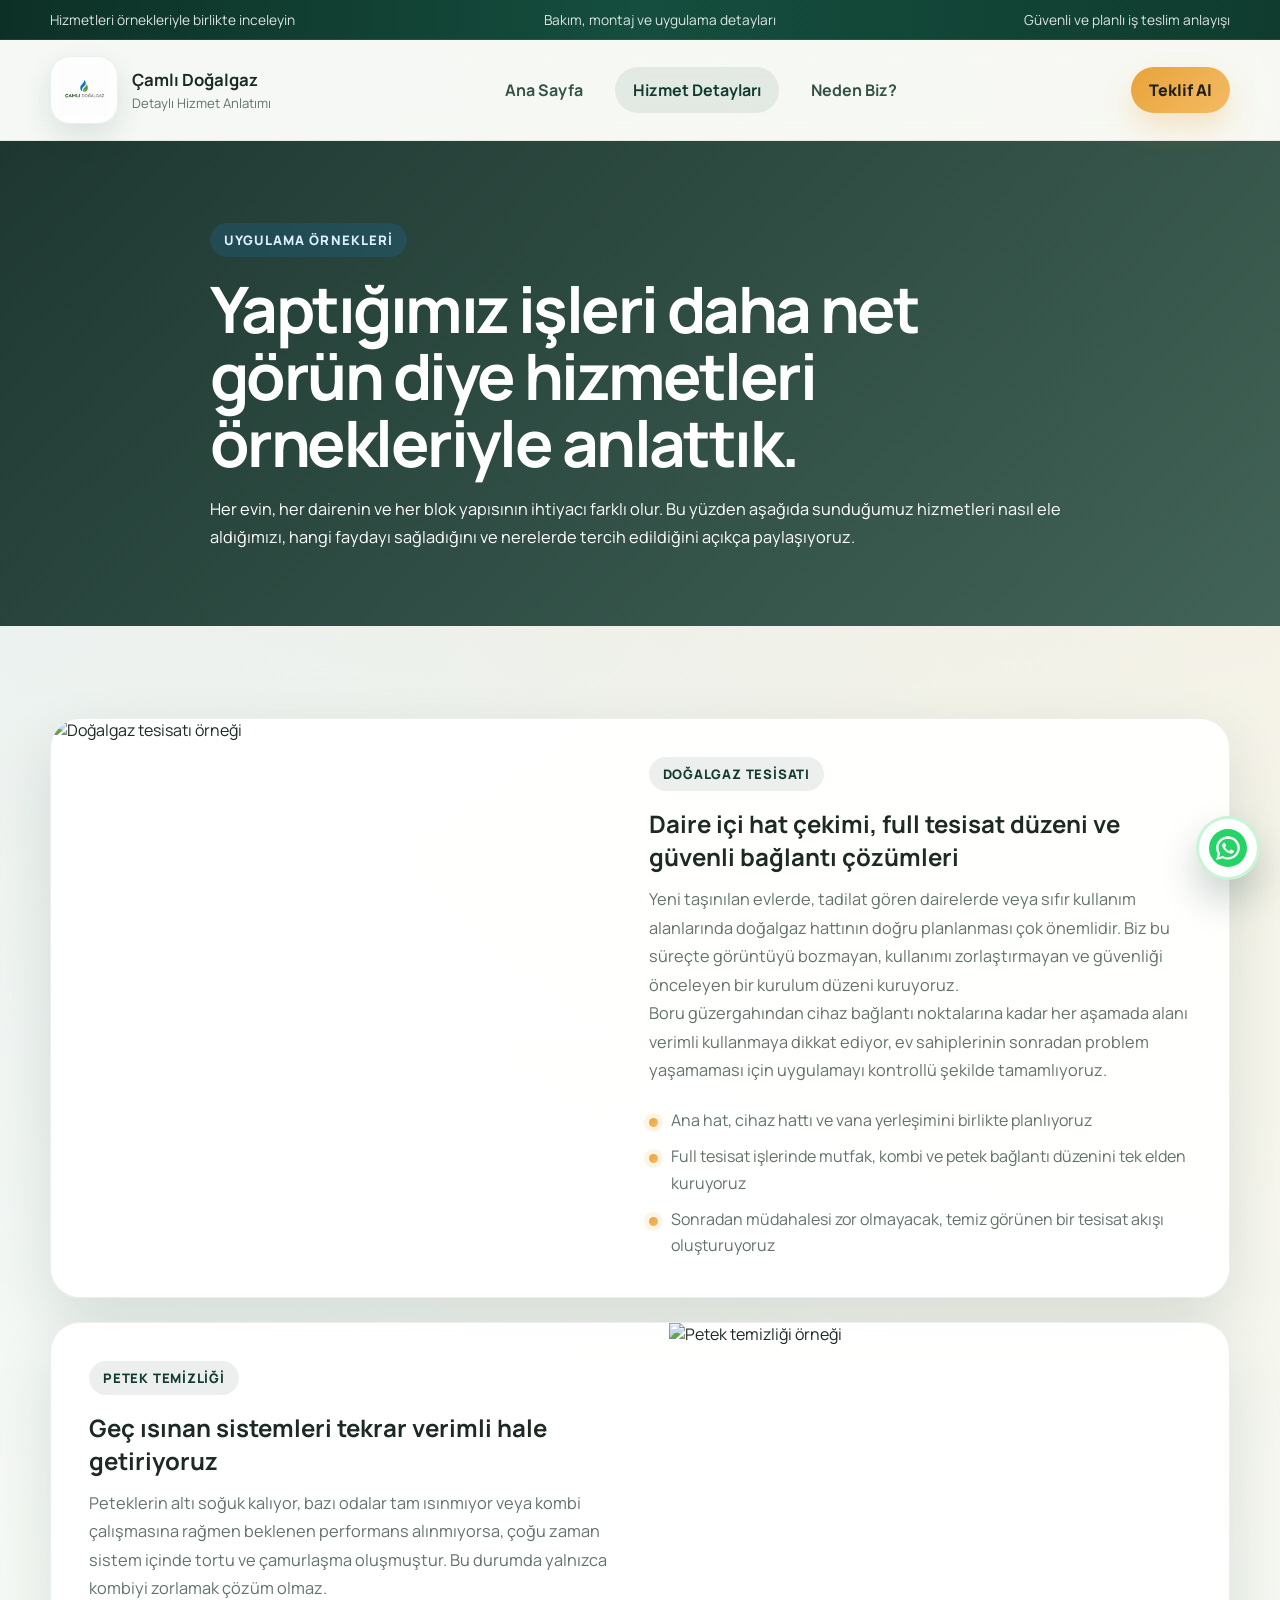
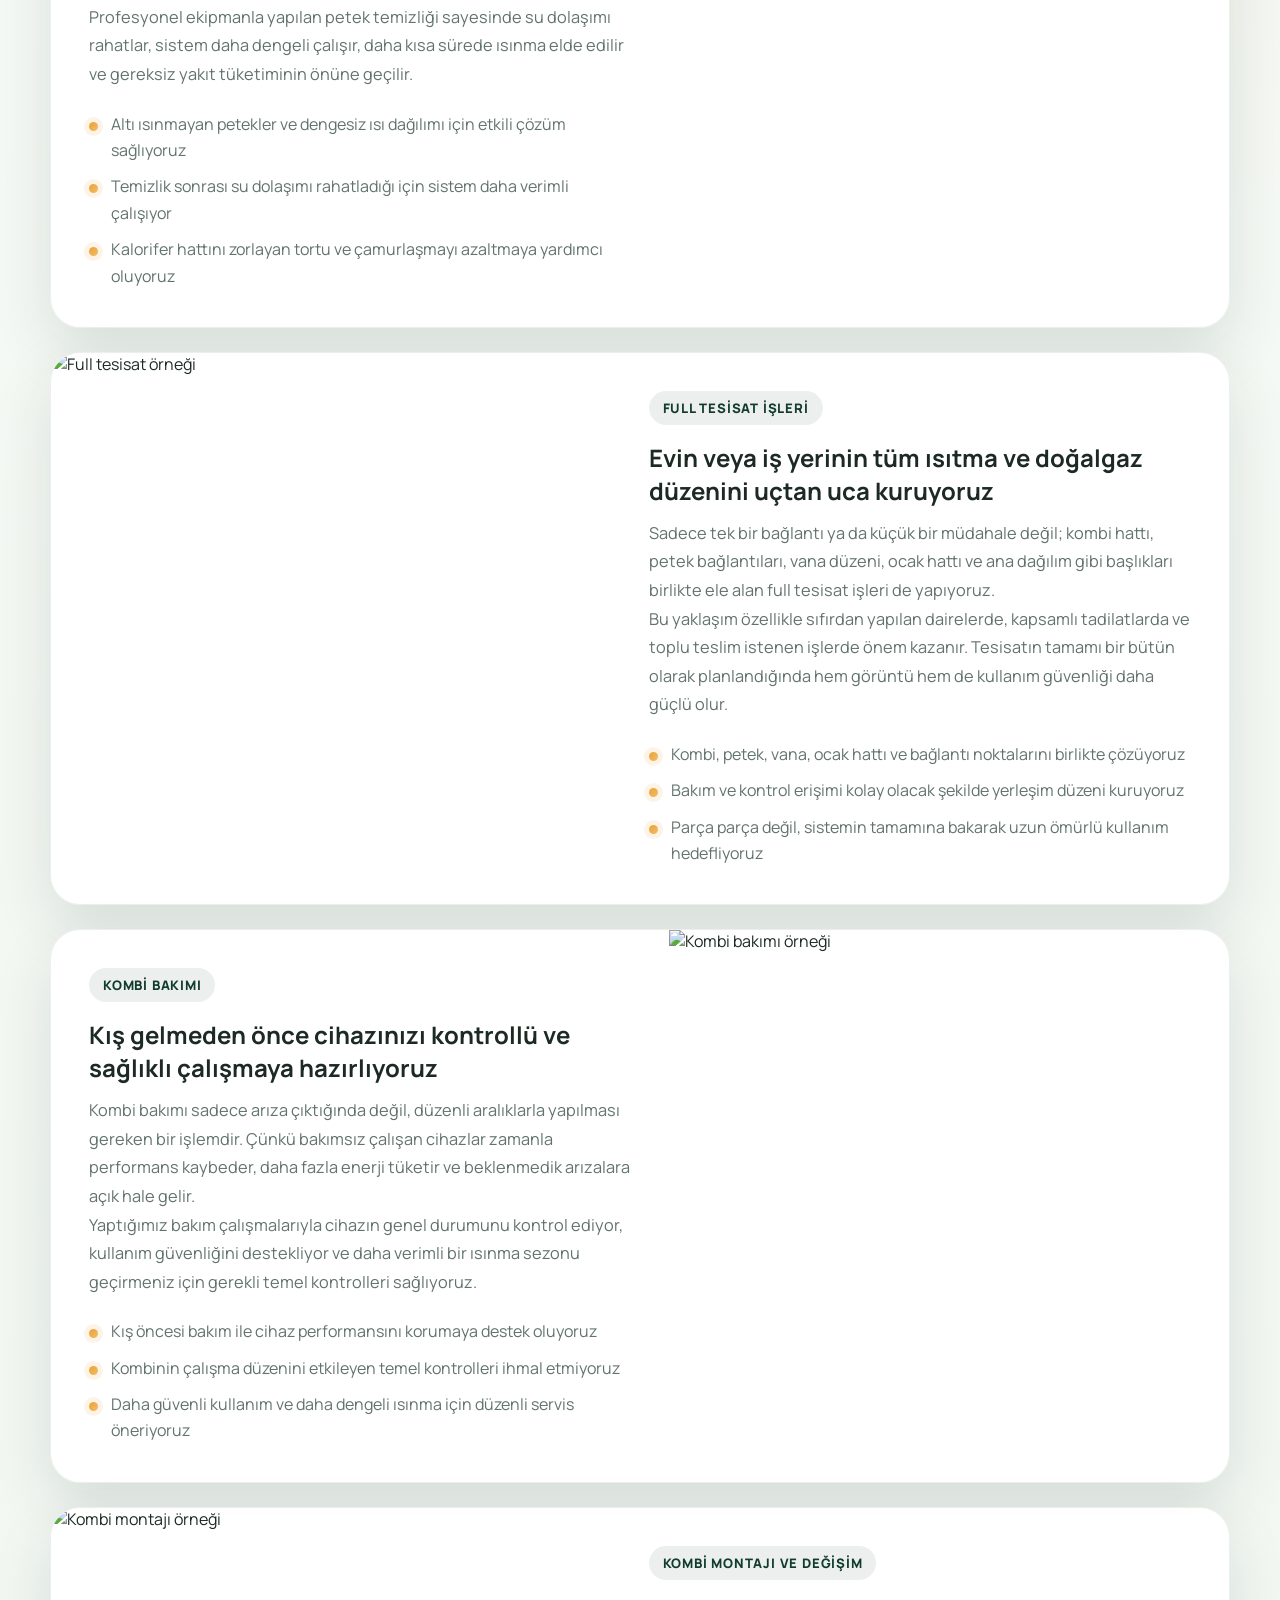
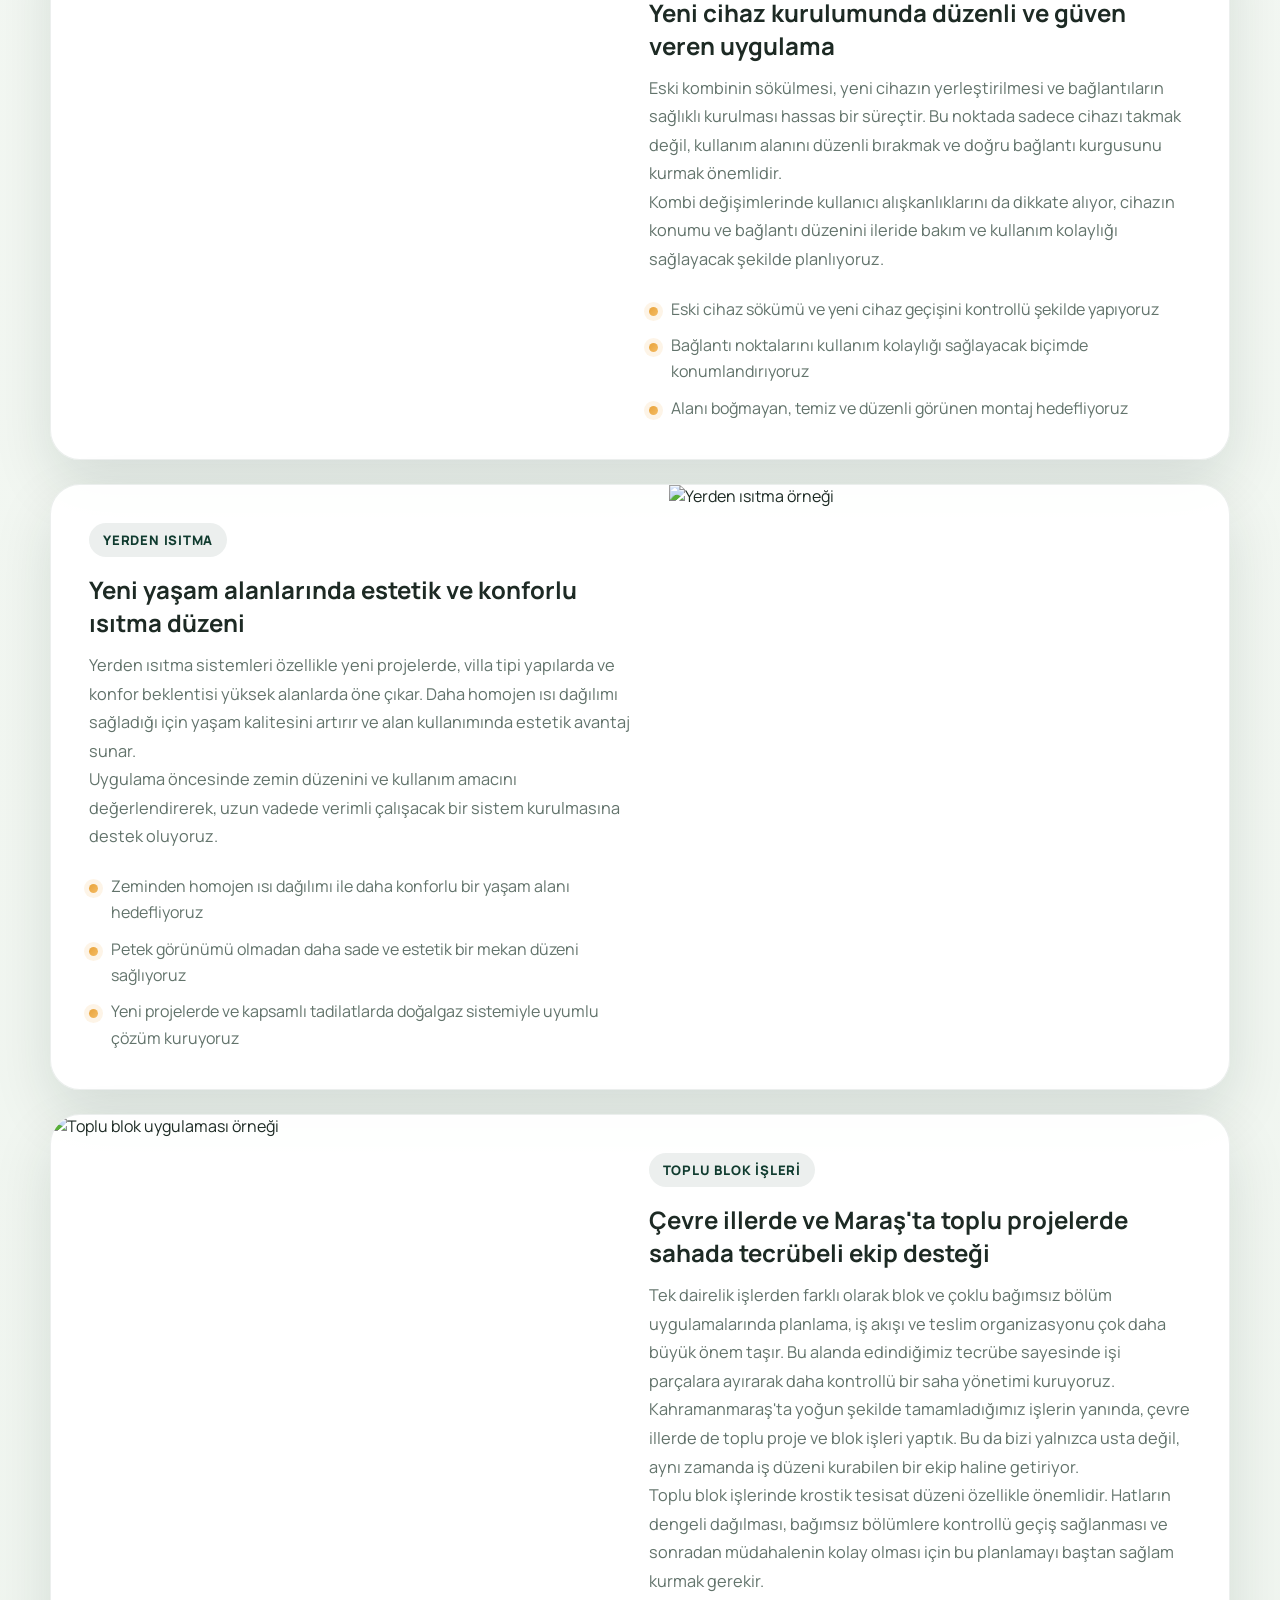
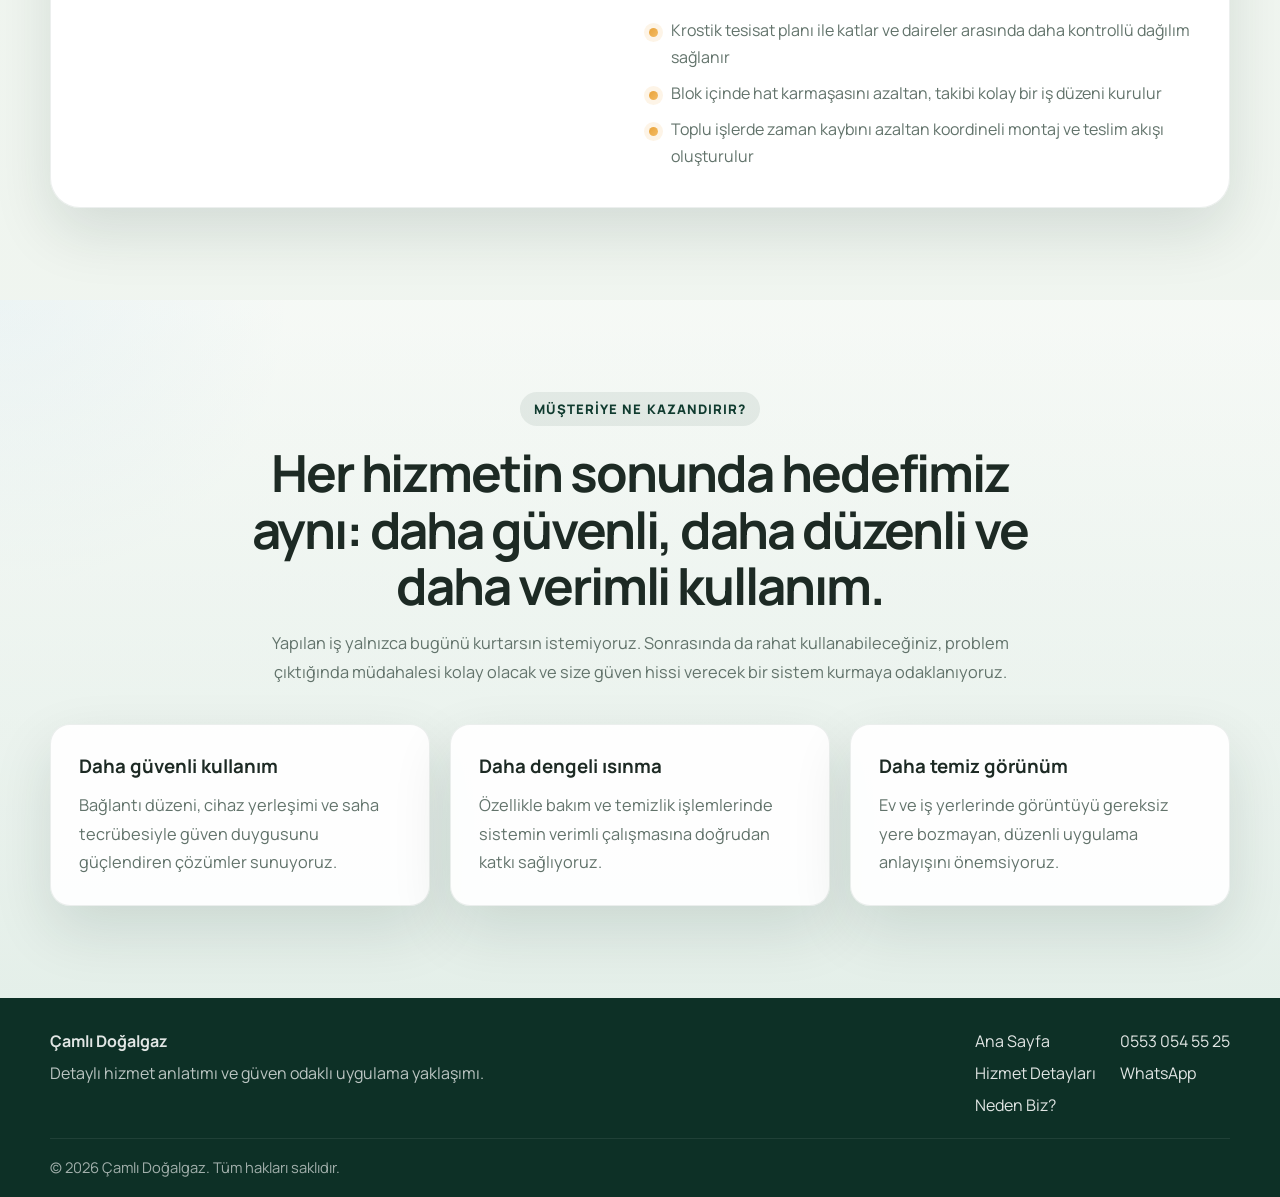
==== commit ed926e0f: "Hizmet detaylari Turkce harfler kesin cozum" ====
--- a/hizmet-detaylari.html
+++ b/hizmet-detaylari.html
@@ -16,25 +16,25 @@
     <div class="site-shell">
         <header class="topbar">
             <div class="container topbar-inner">
-                <p>Hizmetleri Ã¶rnekleriyle birlikte inceleyin</p>
-                <p>BakÄ±m, montaj ve uygulama detaylarÄ±</p>
-                <p>GÃ¼venli ve planlÄ± iÅŸ teslim anlayÄ±ÅŸÄ±</p>
+                <p>Hizmetleri örnekleriyle birlikte inceleyin</p>
+                <p>Bakım, montaj ve uygulama detayları</p>
+                <p>Güvenli ve planlı iş teslim anlayışı</p>
             </div>
         </header>
 
         <nav class="site-nav">
             <div class="container nav-inner">
-                <a class="brand" href="index.html" aria-label="Ã‡amlÄ± DoÄŸalgaz Ana Sayfa">
+                <a class="brand" href="index.html" aria-label="Çamlı Doğalgaz Ana Sayfa">
                     <span class="brand-mark">
-                        <img src="logo.png" alt="Ã‡amlÄ± DoÄŸalgaz logosu">
+                        <img src="logo.png" alt="Çamlı Doğalgaz logosu">
                     </span>
                     <span class="brand-text">
-                        <strong>Ã‡amlÄ± DoÄŸalgaz</strong>
-                        <small>DetaylÄ± Hizmet AnlatÄ±mÄ±</small>
+                        <strong>Çamlı Doğalgaz</strong>
+                        <small>Detaylı Hizmet Anlatımı</small>
                     </span>
                 </a>
 
-                <button class="nav-toggle" type="button" aria-label="MenÃ¼yÃ¼ aÃ§" aria-expanded="false" data-nav-toggle>
+                <button class="nav-toggle" type="button" aria-label="Menüyü aç" aria-expanded="false" data-nav-toggle>
                     <span></span>
                     <span></span>
                     <span></span>
@@ -42,7 +42,7 @@
 
                 <div class="nav-links" data-nav-menu>
                     <a href="index.html">Ana Sayfa</a>
-                    <a class="active" href="hizmet-detaylari.html">Hizmet DetaylarÄ±</a>
+                    <a class="active" href="hizmet-detaylari.html">Hizmet Detayları</a>
                     <a href="neden-biz.html">Neden Biz?</a>
                 </div>
 
@@ -53,11 +53,11 @@
         <main>
             <section class="page-hero page-hero-services">
                 <div class="container page-hero-inner">
-                    <span class="eyebrow">Uygulama Ã–rnekleri</span>
-                    <h1>YaptÄ±ÄŸÄ±mÄ±z iÅŸleri daha net gÃ¶rÃ¼n diye hizmetleri Ã¶rnekleriyle anlattÄ±k.</h1>
+                    <span class="eyebrow">Uygulama Örnekleri</span>
+                    <h1>Yaptığımız işleri daha net görün diye hizmetleri örnekleriyle anlattık.</h1>
                     <p>
-                        Her evin, her dairenin ve her blok yapÄ±sÄ±nÄ±n ihtiyacÄ± farklÄ± olur. Bu yÃ¼zden aÅŸaÄŸÄ±da sunduÄŸumuz hizmetleri
-                        nasÄ±l ele aldÄ±ÄŸÄ±mÄ±zÄ±, hangi faydayÄ± saÄŸladÄ±ÄŸÄ±nÄ± ve nerelerde tercih edildiÄŸini aÃ§Ä±kÃ§a paylaÅŸÄ±yoruz.
+                        Her evin, her dairenin ve her blok yapısının ihtiyacı farklı olur. Bu yüzden aşağıda sunduğumuz hizmetleri
+                        nasıl ele aldığımızı, hangi faydayı sağladığını ve nerelerde tercih edildiğini açıkça paylaşıyoruz.
                     </p>
                 </div>
             </section>
@@ -66,165 +66,165 @@
                 <div class="container detail-stack">
                     <article class="detail-card">
                         <div class="detail-image">
-                            <img src="https://images.pexels.com/photos/6419128/pexels-photo-6419128.jpeg?auto=compress&cs=tinysrgb&w=1200" alt="DoÄŸalgaz tesisatÄ± Ã¶rneÄŸi">
-                        </div>
-                        <div class="detail-copy">
-                            <span class="detail-tag">DoÄŸalgaz TesisatÄ±</span>
-                            <h2>Daire iÃ§i hat Ã§ekimi, full tesisat dÃ¼zeni ve gÃ¼venli baÄŸlantÄ± Ã§Ã¶zÃ¼mleri</h2>
-                            <p>
-                                Yeni taÅŸÄ±nÄ±lan evlerde, tadilat gÃ¶ren dairelerde veya sÄ±fÄ±r kullanÄ±m alanlarÄ±nda doÄŸalgaz hattÄ±nÄ±n doÄŸru planlanmasÄ± Ã§ok Ã¶nemlidir.
-                                Biz bu sÃ¼reÃ§te gÃ¶rÃ¼ntÃ¼yÃ¼ bozmayan, kullanÄ±mÄ± zorlaÅŸtÄ±rmayan ve gÃ¼venliÄŸi Ã¶nceleyen bir kurulum dÃ¼zeni kuruyoruz.
-                            </p>
-                            <p>
-                                Boru gÃ¼zergahÄ±ndan cihaz baÄŸlantÄ± noktalarÄ±na kadar her aÅŸamada alanÄ± verimli kullanmaya dikkat ediyor,
-                                ev sahiplerinin sonradan problem yaÅŸamamasÄ± iÃ§in uygulamayÄ± kontrollÃ¼ ÅŸekilde tamamlÄ±yoruz.
-                            </p>
-                            <ul class="detail-features">
-                                <li>Ana hat, cihaz hattÄ± ve vana yerleÅŸimini birlikte planlÄ±yoruz</li>
-                                <li>Full tesisat iÅŸlerinde mutfak, kombi ve petek baÄŸlantÄ± dÃ¼zenini tek elden kuruyoruz</li>
-                                <li>Sonradan mÃ¼dahalesi zor olmayacak, temiz gÃ¶rÃ¼nen bir tesisat akÄ±ÅŸÄ± oluÅŸturuyoruz</li>
+                            <img src="https://images.pexels.com/photos/6419128/pexels-photo-6419128.jpeg?auto=compress&cs=tinysrgb&w=1200" alt="Doğalgaz tesisatı örneği">
+                        </div>
+                        <div class="detail-copy">
+                            <span class="detail-tag">Doğalgaz Tesisatı</span>
+                            <h2>Daire içi hat çekimi, full tesisat düzeni ve güvenli bağlantı çözümleri</h2>
+                            <p>
+                                Yeni taşınılan evlerde, tadilat gören dairelerde veya sıfır kullanım alanlarında doğalgaz hattının doğru planlanması çok önemlidir.
+                                Biz bu süreçte görüntüyü bozmayan, kullanımı zorlaştırmayan ve güvenliği önceleyen bir kurulum düzeni kuruyoruz.
+                            </p>
+                            <p>
+                                Boru güzergahından cihaz bağlantı noktalarına kadar her aşamada alanı verimli kullanmaya dikkat ediyor,
+                                ev sahiplerinin sonradan problem yaşamaması için uygulamayı kontrollü şekilde tamamlıyoruz.
+                            </p>
+                            <ul class="detail-features">
+                                <li>Ana hat, cihaz hattı ve vana yerleşimini birlikte planlıyoruz</li>
+                                <li>Full tesisat işlerinde mutfak, kombi ve petek bağlantı düzenini tek elden kuruyoruz</li>
+                                <li>Sonradan müdahalesi zor olmayacak, temiz görünen bir tesisat akışı oluşturuyoruz</li>
                             </ul>
                         </div>
                     </article>
 
                     <article class="detail-card reverse">
                         <div class="detail-image">
-                            <img src="https://images.pexels.com/photos/29226620/pexels-photo-29226620.jpeg?auto=compress&cs=tinysrgb&w=1200" alt="Petek temizliÄŸi Ã¶rneÄŸi">
-                        </div>
-                        <div class="detail-copy">
-                            <span class="detail-tag">Petek TemizliÄŸi</span>
-                            <h2>GeÃ§ Ä±sÄ±nan sistemleri tekrar verimli hale getiriyoruz</h2>
-                            <p>
-                                Peteklerin altÄ± soÄŸuk kalÄ±yor, bazÄ± odalar tam Ä±sÄ±nmÄ±yor veya kombi Ã§alÄ±ÅŸmasÄ±na raÄŸmen beklenen performans alÄ±nmÄ±yorsa,
-                                Ã§oÄŸu zaman sistem iÃ§inde tortu ve Ã§amurlaÅŸma oluÅŸmuÅŸtur. Bu durumda yalnÄ±zca kombiyi zorlamak Ã§Ã¶zÃ¼m olmaz.
-                            </p>
-                            <p>
-                                Profesyonel ekipmanla yapÄ±lan petek temizliÄŸi sayesinde su dolaÅŸÄ±mÄ± rahatlar, sistem daha dengeli Ã§alÄ±ÅŸÄ±r,
-                                daha kÄ±sa sÃ¼rede Ä±sÄ±nma elde edilir ve gereksiz yakÄ±t tÃ¼ketiminin Ã¶nÃ¼ne geÃ§ilir.
-                            </p>
-                            <ul class="detail-features">
-                                <li>AltÄ± Ä±sÄ±nmayan petekler ve dengesiz Ä±sÄ± daÄŸÄ±lÄ±mÄ± iÃ§in etkili Ã§Ã¶zÃ¼m saÄŸlÄ±yoruz</li>
-                                <li>Temizlik sonrasÄ± su dolaÅŸÄ±mÄ± rahatladÄ±ÄŸÄ± iÃ§in sistem daha verimli Ã§alÄ±ÅŸÄ±yor</li>
-                                <li>Kalorifer hattÄ±nÄ± zorlayan tortu ve Ã§amurlaÅŸmayÄ± azaltmaya yardÄ±mcÄ± oluyoruz</li>
-                            </ul>
-                        </div>
-                    </article>
-
-                    <article class="detail-card">
-                        <div class="detail-image">
-                            <img src="https://images.pexels.com/photos/34938441/pexels-photo-34938441.jpeg?auto=compress&cs=tinysrgb&w=1200" alt="Full tesisat Ã¶rneÄŸi">
-                        </div>
-                        <div class="detail-copy">
-                            <span class="detail-tag">Full Tesisat Ä°ÅŸleri</span>
-                            <h2>Evin veya iÅŸ yerinin tÃ¼m Ä±sÄ±tma ve doÄŸalgaz dÃ¼zenini uÃ§tan uca kuruyoruz</h2>
-                            <p>
-                                Sadece tek bir baÄŸlantÄ± ya da kÃ¼Ã§Ã¼k bir mÃ¼dahale deÄŸil; kombi hattÄ±, petek baÄŸlantÄ±larÄ±, vana dÃ¼zeni,
-                                ocak hattÄ± ve ana daÄŸÄ±lÄ±m gibi baÅŸlÄ±klarÄ± birlikte ele alan full tesisat iÅŸleri de yapÄ±yoruz.
-                            </p>
-                            <p>
-                                Bu yaklaÅŸÄ±m Ã¶zellikle sÄ±fÄ±rdan yapÄ±lan dairelerde, kapsamlÄ± tadilatlarda ve toplu teslim istenen iÅŸlerde Ã¶nem kazanÄ±r.
-                                TesisatÄ±n tamamÄ± bir bÃ¼tÃ¼n olarak planlandÄ±ÄŸÄ±nda hem gÃ¶rÃ¼ntÃ¼ hem de kullanÄ±m gÃ¼venliÄŸi daha gÃ¼Ã§lÃ¼ olur.
-                            </p>
-                            <ul class="detail-features">
-                                <li>Kombi, petek, vana, ocak hattÄ± ve baÄŸlantÄ± noktalarÄ±nÄ± birlikte Ã§Ã¶zÃ¼yoruz</li>
-                                <li>BakÄ±m ve kontrol eriÅŸimi kolay olacak ÅŸekilde yerleÅŸim dÃ¼zeni kuruyoruz</li>
-                                <li>ParÃ§a parÃ§a deÄŸil, sistemin tamamÄ±na bakarak uzun Ã¶mÃ¼rlÃ¼ kullanÄ±m hedefliyoruz</li>
+                            <img src="https://images.pexels.com/photos/29226620/pexels-photo-29226620.jpeg?auto=compress&cs=tinysrgb&w=1200" alt="Petek temizliği örneği">
+                        </div>
+                        <div class="detail-copy">
+                            <span class="detail-tag">Petek Temizliği</span>
+                            <h2>Geç ısınan sistemleri tekrar verimli hale getiriyoruz</h2>
+                            <p>
+                                Peteklerin altı soğuk kalıyor, bazı odalar tam ısınmıyor veya kombi çalışmasına rağmen beklenen performans alınmıyorsa,
+                                çoğu zaman sistem içinde tortu ve çamurlaşma oluşmuştur. Bu durumda yalnızca kombiyi zorlamak çözüm olmaz.
+                            </p>
+                            <p>
+                                Profesyonel ekipmanla yapılan petek temizliği sayesinde su dolaşımı rahatlar, sistem daha dengeli çalışır,
+                                daha kısa sürede ısınma elde edilir ve gereksiz yakıt tüketiminin önüne geçilir.
+                            </p>
+                            <ul class="detail-features">
+                                <li>Altı ısınmayan petekler ve dengesiz ısı dağılımı için etkili çözüm sağlıyoruz</li>
+                                <li>Temizlik sonrası su dolaşımı rahatladığı için sistem daha verimli çalışıyor</li>
+                                <li>Kalorifer hattını zorlayan tortu ve çamurlaşmayı azaltmaya yardımcı oluyoruz</li>
+                            </ul>
+                        </div>
+                    </article>
+
+                    <article class="detail-card">
+                        <div class="detail-image">
+                            <img src="https://images.pexels.com/photos/34938441/pexels-photo-34938441.jpeg?auto=compress&cs=tinysrgb&w=1200" alt="Full tesisat örneği">
+                        </div>
+                        <div class="detail-copy">
+                            <span class="detail-tag">Full Tesisat İşleri</span>
+                            <h2>Evin veya iş yerinin tüm ısıtma ve doğalgaz düzenini uçtan uca kuruyoruz</h2>
+                            <p>
+                                Sadece tek bir bağlantı ya da küçük bir müdahale değil; kombi hattı, petek bağlantıları, vana düzeni,
+                                ocak hattı ve ana dağılım gibi başlıkları birlikte ele alan full tesisat işleri de yapıyoruz.
+                            </p>
+                            <p>
+                                Bu yaklaşım özellikle sıfırdan yapılan dairelerde, kapsamlı tadilatlarda ve toplu teslim istenen işlerde önem kazanır.
+                                Tesisatın tamamı bir bütün olarak planlandığında hem görüntü hem de kullanım güvenliği daha güçlü olur.
+                            </p>
+                            <ul class="detail-features">
+                                <li>Kombi, petek, vana, ocak hattı ve bağlantı noktalarını birlikte çözüyoruz</li>
+                                <li>Bakım ve kontrol erişimi kolay olacak şekilde yerleşim düzeni kuruyoruz</li>
+                                <li>Parça parça değil, sistemin tamamına bakarak uzun ömürlü kullanım hedefliyoruz</li>
                             </ul>
                         </div>
                     </article>
 
                     <article class="detail-card reverse">
                         <div class="detail-image">
-                            <img src="https://images.pexels.com/photos/7859953/pexels-photo-7859953.jpeg?auto=compress&cs=tinysrgb&w=1200" alt="Kombi bakÄ±mÄ± Ã¶rneÄŸi">
-                        </div>
-                        <div class="detail-copy">
-                            <span class="detail-tag">Kombi BakÄ±mÄ±</span>
-                            <h2>KÄ±ÅŸ gelmeden Ã¶nce cihazÄ±nÄ±zÄ± kontrollÃ¼ ve saÄŸlÄ±klÄ± Ã§alÄ±ÅŸmaya hazÄ±rlÄ±yoruz</h2>
-                            <p>
-                                Kombi bakÄ±mÄ± sadece arÄ±za Ã§Ä±ktÄ±ÄŸÄ±nda deÄŸil, dÃ¼zenli aralÄ±klarla yapÄ±lmasÄ± gereken bir iÅŸlemdir.
-                                Ã‡Ã¼nkÃ¼ bakÄ±msÄ±z Ã§alÄ±ÅŸan cihazlar zamanla performans kaybeder, daha fazla enerji tÃ¼ketir ve beklenmedik arÄ±zalara aÃ§Ä±k hale gelir.
-                            </p>
-                            <p>
-                                YaptÄ±ÄŸÄ±mÄ±z bakÄ±m Ã§alÄ±ÅŸmalarÄ±yla cihazÄ±n genel durumunu kontrol ediyor, kullanÄ±m gÃ¼venliÄŸini destekliyor ve
-                                daha verimli bir Ä±sÄ±nma sezonu geÃ§irmeniz iÃ§in gerekli temel kontrolleri saÄŸlÄ±yoruz.
-                            </p>
-                            <ul class="detail-features">
-                                <li>KÄ±ÅŸ Ã¶ncesi bakÄ±m ile cihaz performansÄ±nÄ± korumaya destek oluyoruz</li>
-                                <li>Kombinin Ã§alÄ±ÅŸma dÃ¼zenini etkileyen temel kontrolleri ihmal etmiyoruz</li>
-                                <li>Daha gÃ¼venli kullanÄ±m ve daha dengeli Ä±sÄ±nma iÃ§in dÃ¼zenli servis Ã¶neriyoruz</li>
-                            </ul>
-                        </div>
-                    </article>
-
-                    <article class="detail-card">
-                        <div class="detail-image">
-                            <img src="https://images.pexels.com/photos/34938439/pexels-photo-34938439.jpeg?auto=compress&cs=tinysrgb&w=1200" alt="Kombi montajÄ± Ã¶rneÄŸi">
-                        </div>
-                        <div class="detail-copy">
-                            <span class="detail-tag">Kombi MontajÄ± ve DeÄŸiÅŸim</span>
-                            <h2>Yeni cihaz kurulumunda dÃ¼zenli ve gÃ¼ven veren uygulama</h2>
-                            <p>
-                                Eski kombinin sÃ¶kÃ¼lmesi, yeni cihazÄ±n yerleÅŸtirilmesi ve baÄŸlantÄ±larÄ±n saÄŸlÄ±klÄ± kurulmasÄ± hassas bir sÃ¼reÃ§tir.
-                                Bu noktada sadece cihazÄ± takmak deÄŸil, kullanÄ±m alanÄ±nÄ± dÃ¼zenli bÄ±rakmak ve doÄŸru baÄŸlantÄ± kurgusunu kurmak Ã¶nemlidir.
-                            </p>
-                            <p>
-                                Kombi deÄŸiÅŸimlerinde kullanÄ±cÄ± alÄ±ÅŸkanlÄ±klarÄ±nÄ± da dikkate alÄ±yor, cihazÄ±n konumu ve baÄŸlantÄ± dÃ¼zenini
-                                ileride bakÄ±m ve kullanÄ±m kolaylÄ±ÄŸÄ± saÄŸlayacak ÅŸekilde planlÄ±yoruz.
-                            </p>
-                            <ul class="detail-features">
-                                <li>Eski cihaz sÃ¶kÃ¼mÃ¼ ve yeni cihaz geÃ§iÅŸini kontrollÃ¼ ÅŸekilde yapÄ±yoruz</li>
-                                <li>BaÄŸlantÄ± noktalarÄ±nÄ± kullanÄ±m kolaylÄ±ÄŸÄ± saÄŸlayacak biÃ§imde konumlandÄ±rÄ±yoruz</li>
-                                <li>AlanÄ± boÄŸmayan, temiz ve dÃ¼zenli gÃ¶rÃ¼nen montaj hedefliyoruz</li>
+                            <img src="https://images.pexels.com/photos/7859953/pexels-photo-7859953.jpeg?auto=compress&cs=tinysrgb&w=1200" alt="Kombi bakımı örneği">
+                        </div>
+                        <div class="detail-copy">
+                            <span class="detail-tag">Kombi Bakımı</span>
+                            <h2>Kış gelmeden önce cihazınızı kontrollü ve sağlıklı çalışmaya hazırlıyoruz</h2>
+                            <p>
+                                Kombi bakımı sadece arıza çıktığında değil, düzenli aralıklarla yapılması gereken bir işlemdir.
+                                Çünkü bakımsız çalışan cihazlar zamanla performans kaybeder, daha fazla enerji tüketir ve beklenmedik arızalara açık hale gelir.
+                            </p>
+                            <p>
+                                Yaptığımız bakım çalışmalarıyla cihazın genel durumunu kontrol ediyor, kullanım güvenliğini destekliyor ve
+                                daha verimli bir ısınma sezonu geçirmeniz için gerekli temel kontrolleri sağlıyoruz.
+                            </p>
+                            <ul class="detail-features">
+                                <li>Kış öncesi bakım ile cihaz performansını korumaya destek oluyoruz</li>
+                                <li>Kombinin çalışma düzenini etkileyen temel kontrolleri ihmal etmiyoruz</li>
+                                <li>Daha güvenli kullanım ve daha dengeli ısınma için düzenli servis öneriyoruz</li>
+                            </ul>
+                        </div>
+                    </article>
+
+                    <article class="detail-card">
+                        <div class="detail-image">
+                            <img src="https://images.pexels.com/photos/34938439/pexels-photo-34938439.jpeg?auto=compress&cs=tinysrgb&w=1200" alt="Kombi montajı örneği">
+                        </div>
+                        <div class="detail-copy">
+                            <span class="detail-tag">Kombi Montajı ve Değişim</span>
+                            <h2>Yeni cihaz kurulumunda düzenli ve güven veren uygulama</h2>
+                            <p>
+                                Eski kombinin sökülmesi, yeni cihazın yerleştirilmesi ve bağlantıların sağlıklı kurulması hassas bir süreçtir.
+                                Bu noktada sadece cihazı takmak değil, kullanım alanını düzenli bırakmak ve doğru bağlantı kurgusunu kurmak önemlidir.
+                            </p>
+                            <p>
+                                Kombi değişimlerinde kullanıcı alışkanlıklarını da dikkate alıyor, cihazın konumu ve bağlantı düzenini
+                                ileride bakım ve kullanım kolaylığı sağlayacak şekilde planlıyoruz.
+                            </p>
+                            <ul class="detail-features">
+                                <li>Eski cihaz sökümü ve yeni cihaz geçişini kontrollü şekilde yapıyoruz</li>
+                                <li>Bağlantı noktalarını kullanım kolaylığı sağlayacak biçimde konumlandırıyoruz</li>
+                                <li>Alanı boğmayan, temiz ve düzenli görünen montaj hedefliyoruz</li>
                             </ul>
                         </div>
                     </article>
 
                     <article class="detail-card reverse">
                         <div class="detail-image">
-                            <img src="https://cdn.pixabay.com/photo/2018/11/14/07/23/underfloor-heating-3814621_1280.jpg" alt="Yerden Ä±sÄ±tma Ã¶rneÄŸi">
-                        </div>
-                        <div class="detail-copy">
-                            <span class="detail-tag">Yerden IsÄ±tma</span>
-                            <h2>Yeni yaÅŸam alanlarÄ±nda estetik ve konforlu Ä±sÄ±tma dÃ¼zeni</h2>
-                            <p>
-                                Yerden Ä±sÄ±tma sistemleri Ã¶zellikle yeni projelerde, villa tipi yapÄ±larda ve konfor beklentisi yÃ¼ksek alanlarda Ã¶ne Ã§Ä±kar.
-                                Daha homojen Ä±sÄ± daÄŸÄ±lÄ±mÄ± saÄŸladÄ±ÄŸÄ± iÃ§in yaÅŸam kalitesini artÄ±rÄ±r ve alan kullanÄ±mÄ±nda estetik avantaj sunar.
-                            </p>
-                            <p>
-                                Uygulama Ã¶ncesinde zemin dÃ¼zenini ve kullanÄ±m amacÄ±nÄ± deÄŸerlendirerek, uzun vadede verimli Ã§alÄ±ÅŸacak bir sistem kurulmasÄ±na destek oluyoruz.
-                            </p>
-                            <ul class="detail-features">
-                                <li>Zeminden homojen Ä±sÄ± daÄŸÄ±lÄ±mÄ± ile daha konforlu bir yaÅŸam alanÄ± hedefliyoruz</li>
-                                <li>Petek gÃ¶rÃ¼nÃ¼mÃ¼ olmadan daha sade ve estetik bir mekan dÃ¼zeni saÄŸlÄ±yoruz</li>
-                                <li>Yeni projelerde ve kapsamlÄ± tadilatlarda doÄŸalgaz sistemiyle uyumlu Ã§Ã¶zÃ¼m kuruyoruz</li>
-                            </ul>
-                        </div>
-                    </article>
-
-                    <article class="detail-card">
-                        <div class="detail-image">
-                            <img src="https://images.pexels.com/photos/16832204/pexels-photo-16832204.jpeg?auto=compress&cs=tinysrgb&w=1200" alt="Toplu blok uygulamasÄ± Ã¶rneÄŸi">
-                        </div>
-                        <div class="detail-copy">
-                            <span class="detail-tag">Toplu Blok Ä°ÅŸleri</span>
-                            <h2>Ã‡evre illerde ve MaraÅŸ'ta toplu projelerde sahada tecrÃ¼beli ekip desteÄŸi</h2>
-                            <p>
-                                Tek dairelik iÅŸlerden farklÄ± olarak blok ve Ã§oklu baÄŸÄ±msÄ±z bÃ¶lÃ¼m uygulamalarÄ±nda planlama,
-                                iÅŸ akÄ±ÅŸÄ± ve teslim organizasyonu Ã§ok daha bÃ¼yÃ¼k Ã¶nem taÅŸÄ±r. Bu alanda edindiÄŸimiz tecrÃ¼be sayesinde
-                                iÅŸi parÃ§alara ayÄ±rarak daha kontrollÃ¼ bir saha yÃ¶netimi kuruyoruz.
-                            </p>
-                            <p>
-                                KahramanmaraÅŸ'ta yoÄŸun ÅŸekilde tamamladÄ±ÄŸÄ±mÄ±z iÅŸlerin yanÄ±nda, Ã§evre illerde de toplu proje ve blok iÅŸleri yaptÄ±k.
-                                Bu da bizi yalnÄ±zca usta deÄŸil, aynÄ± zamanda iÅŸ dÃ¼zeni kurabilen bir ekip haline getiriyor.
-                            </p>
-                            <p>
-                                Toplu blok iÅŸlerinde krostik tesisat dÃ¼zeni Ã¶zellikle Ã¶nemlidir. HatlarÄ±n dengeli daÄŸÄ±lmasÄ±,
-                                baÄŸÄ±msÄ±z bÃ¶lÃ¼mlere kontrollÃ¼ geÃ§iÅŸ saÄŸlanmasÄ± ve sonradan mÃ¼dahalenin kolay olmasÄ± iÃ§in bu planlamayÄ± baÅŸtan saÄŸlam kurmak gerekir.
-                            </p>
-                            <ul class="detail-features">
-                                <li>Krostik tesisat planÄ± ile katlar ve daireler arasÄ±nda daha kontrollÃ¼ daÄŸÄ±lÄ±m saÄŸlanÄ±r</li>
-                                <li>Blok iÃ§inde hat karmaÅŸasÄ±nÄ± azaltan, takibi kolay bir iÅŸ dÃ¼zeni kurulur</li>
-                                <li>Toplu iÅŸlerde zaman kaybÄ±nÄ± azaltan koordineli montaj ve teslim akÄ±ÅŸÄ± oluÅŸturulur</li>
+                            <img src="https://cdn.pixabay.com/photo/2018/11/14/07/23/underfloor-heating-3814621_1280.jpg" alt="Yerden ısıtma örneği">
+                        </div>
+                        <div class="detail-copy">
+                            <span class="detail-tag">Yerden Isıtma</span>
+                            <h2>Yeni yaşam alanlarında estetik ve konforlu ısıtma düzeni</h2>
+                            <p>
+                                Yerden ısıtma sistemleri özellikle yeni projelerde, villa tipi yapılarda ve konfor beklentisi yüksek alanlarda öne çıkar.
+                                Daha homojen ısı dağılımı sağladığı için yaşam kalitesini artırır ve alan kullanımında estetik avantaj sunar.
+                            </p>
+                            <p>
+                                Uygulama öncesinde zemin düzenini ve kullanım amacını değerlendirerek, uzun vadede verimli çalışacak bir sistem kurulmasına destek oluyoruz.
+                            </p>
+                            <ul class="detail-features">
+                                <li>Zeminden homojen ısı dağılımı ile daha konforlu bir yaşam alanı hedefliyoruz</li>
+                                <li>Petek görünümü olmadan daha sade ve estetik bir mekan düzeni sağlıyoruz</li>
+                                <li>Yeni projelerde ve kapsamlı tadilatlarda doğalgaz sistemiyle uyumlu çözüm kuruyoruz</li>
+                            </ul>
+                        </div>
+                    </article>
+
+                    <article class="detail-card">
+                        <div class="detail-image">
+                            <img src="https://images.pexels.com/photos/16832204/pexels-photo-16832204.jpeg?auto=compress&cs=tinysrgb&w=1200" alt="Toplu blok uygulaması örneği">
+                        </div>
+                        <div class="detail-copy">
+                            <span class="detail-tag">Toplu Blok İşleri</span>
+                            <h2>Çevre illerde ve Maraş'ta toplu projelerde sahada tecrübeli ekip desteği</h2>
+                            <p>
+                                Tek dairelik işlerden farklı olarak blok ve çoklu bağımsız bölüm uygulamalarında planlama,
+                                iş akışı ve teslim organizasyonu çok daha büyük önem taşır. Bu alanda edindiğimiz tecrübe sayesinde
+                                işi parçalara ayırarak daha kontrollü bir saha yönetimi kuruyoruz.
+                            </p>
+                            <p>
+                                Kahramanmaraş'ta yoğun şekilde tamamladığımız işlerin yanında, çevre illerde de toplu proje ve blok işleri yaptık.
+                                Bu da bizi yalnızca usta değil, aynı zamanda iş düzeni kurabilen bir ekip haline getiriyor.
+                            </p>
+                            <p>
+                                Toplu blok işlerinde krostik tesisat düzeni özellikle önemlidir. Hatların dengeli dağılması,
+                                bağımsız bölümlere kontrollü geçiş sağlanması ve sonradan müdahalenin kolay olması için bu planlamayı baştan sağlam kurmak gerekir.
+                            </p>
+                            <ul class="detail-features">
+                                <li>Krostik tesisat planı ile katlar ve daireler arasında daha kontrollü dağılım sağlanır</li>
+                                <li>Blok içinde hat karmaşasını azaltan, takibi kolay bir iş düzeni kurulur</li>
+                                <li>Toplu işlerde zaman kaybını azaltan koordineli montaj ve teslim akışı oluşturulur</li>
                             </ul>
                         </div>
                     </article>
@@ -234,26 +234,26 @@
             <section class="section section-soft">
                 <div class="container">
                     <div class="section-heading">
-                        <span class="eyebrow">MÃ¼ÅŸteriye Ne KazandÄ±rÄ±r?</span>
-                        <h2>Her hizmetin sonunda hedefimiz aynÄ±: daha gÃ¼venli, daha dÃ¼zenli ve daha verimli kullanÄ±m.</h2>
+                        <span class="eyebrow">Müşteriye Ne Kazandırır?</span>
+                        <h2>Her hizmetin sonunda hedefimiz aynı: daha güvenli, daha düzenli ve daha verimli kullanım.</h2>
                         <p>
-                            YapÄ±lan iÅŸ yalnÄ±zca bugÃ¼nÃ¼ kurtarsÄ±n istemiyoruz. SonrasÄ±nda da rahat kullanabileceÄŸiniz,
-                            problem Ã§Ä±ktÄ±ÄŸÄ±nda mÃ¼dahalesi kolay olacak ve size gÃ¼ven hissi verecek bir sistem kurmaya odaklanÄ±yoruz.
+                            Yapılan iş yalnızca bugünü kurtarsın istemiyoruz. Sonrasında da rahat kullanabileceğiniz,
+                            problem çıktığında müdahalesi kolay olacak ve size güven hissi verecek bir sistem kurmaya odaklanıyoruz.
                         </p>
                     </div>
 
                     <div class="benefit-grid">
                         <article class="benefit-card">
-                            <h3>Daha gÃ¼venli kullanÄ±m</h3>
-                            <p>BaÄŸlantÄ± dÃ¼zeni, cihaz yerleÅŸimi ve saha tecrÃ¼besiyle gÃ¼ven duygusunu gÃ¼Ã§lendiren Ã§Ã¶zÃ¼mler sunuyoruz.</p>
+                            <h3>Daha güvenli kullanım</h3>
+                            <p>Bağlantı düzeni, cihaz yerleşimi ve saha tecrübesiyle güven duygusunu güçlendiren çözümler sunuyoruz.</p>
                         </article>
                         <article class="benefit-card">
-                            <h3>Daha dengeli Ä±sÄ±nma</h3>
-                            <p>Ã–zellikle bakÄ±m ve temizlik iÅŸlemlerinde sistemin verimli Ã§alÄ±ÅŸmasÄ±na doÄŸrudan katkÄ± saÄŸlÄ±yoruz.</p>
+                            <h3>Daha dengeli ısınma</h3>
+                            <p>Özellikle bakım ve temizlik işlemlerinde sistemin verimli çalışmasına doğrudan katkı sağlıyoruz.</p>
                         </article>
                         <article class="benefit-card">
-                            <h3>Daha temiz gÃ¶rÃ¼nÃ¼m</h3>
-                            <p>Ev ve iÅŸ yerlerinde gÃ¶rÃ¼ntÃ¼yÃ¼ gereksiz yere bozmayan, dÃ¼zenli uygulama anlayÄ±ÅŸÄ±nÄ± Ã¶nemsiyoruz.</p>
+                            <h3>Daha temiz görünüm</h3>
+                            <p>Ev ve iş yerlerinde görüntüyü gereksiz yere bozmayan, düzenli uygulama anlayışını önemsiyoruz.</p>
                         </article>
                     </div>
                 </div>
@@ -263,12 +263,12 @@
         <footer class="site-footer">
             <div class="container footer-inner">
                 <div>
-                    <strong>Ã‡amlÄ± DoÄŸalgaz</strong>
-                    <p>DetaylÄ± hizmet anlatÄ±mÄ± ve gÃ¼ven odaklÄ± uygulama yaklaÅŸÄ±mÄ±.</p>
+                    <strong>Çamlı Doğalgaz</strong>
+                    <p>Detaylı hizmet anlatımı ve güven odaklı uygulama yaklaşımı.</p>
                 </div>
                 <div class="footer-links">
                     <a href="index.html">Ana Sayfa</a>
-                    <a href="hizmet-detaylari.html">Hizmet DetaylarÄ±</a>
+                    <a href="hizmet-detaylari.html">Hizmet Detayları</a>
                     <a href="neden-biz.html">Neden Biz?</a>
                 </div>
                 <div class="footer-contact">
@@ -276,10 +276,10 @@
                     <a href="https://wa.me/905530545525">WhatsApp</a>
                 </div>
             </div>
-            <p class="footer-note">Â© <span data-year></span> Ã‡amlÄ± DoÄŸalgaz. TÃ¼m haklarÄ± saklÄ±dÄ±r.</p>
+            <p class="footer-note">© <span data-year></span> Çamlı Doğalgaz. Tüm hakları saklıdır.</p>
         </footer>
 
-        <a class="floating-whatsapp" href="https://wa.me/905530545525" aria-label="WhatsApp ile iletiÅŸime geÃ§">
+        <a class="floating-whatsapp" href="https://wa.me/905530545525" aria-label="WhatsApp ile iletişime geç">
             <img src="whatsapp-icon.svg" alt="WhatsApp">
         </a>
     </div>
@@ -288,3 +288,5 @@
 </body>
 </html>
 
+
+
